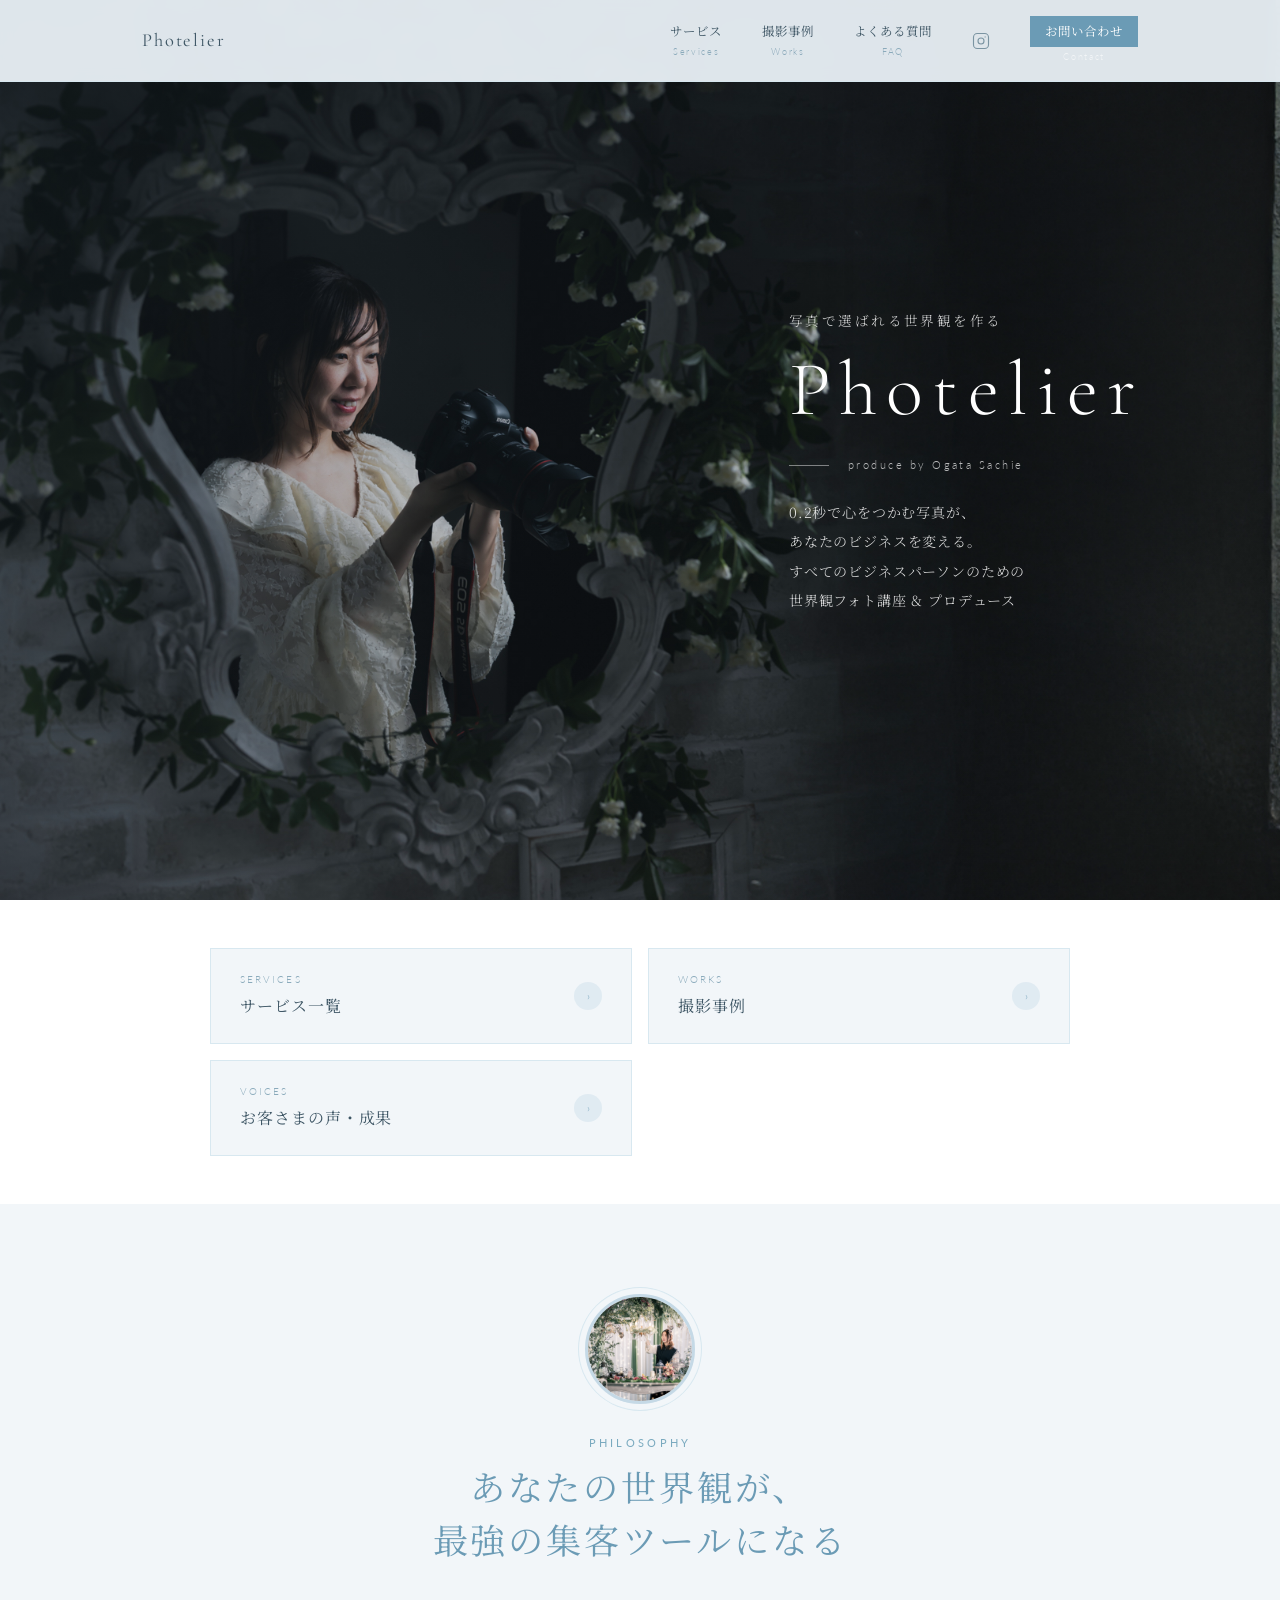
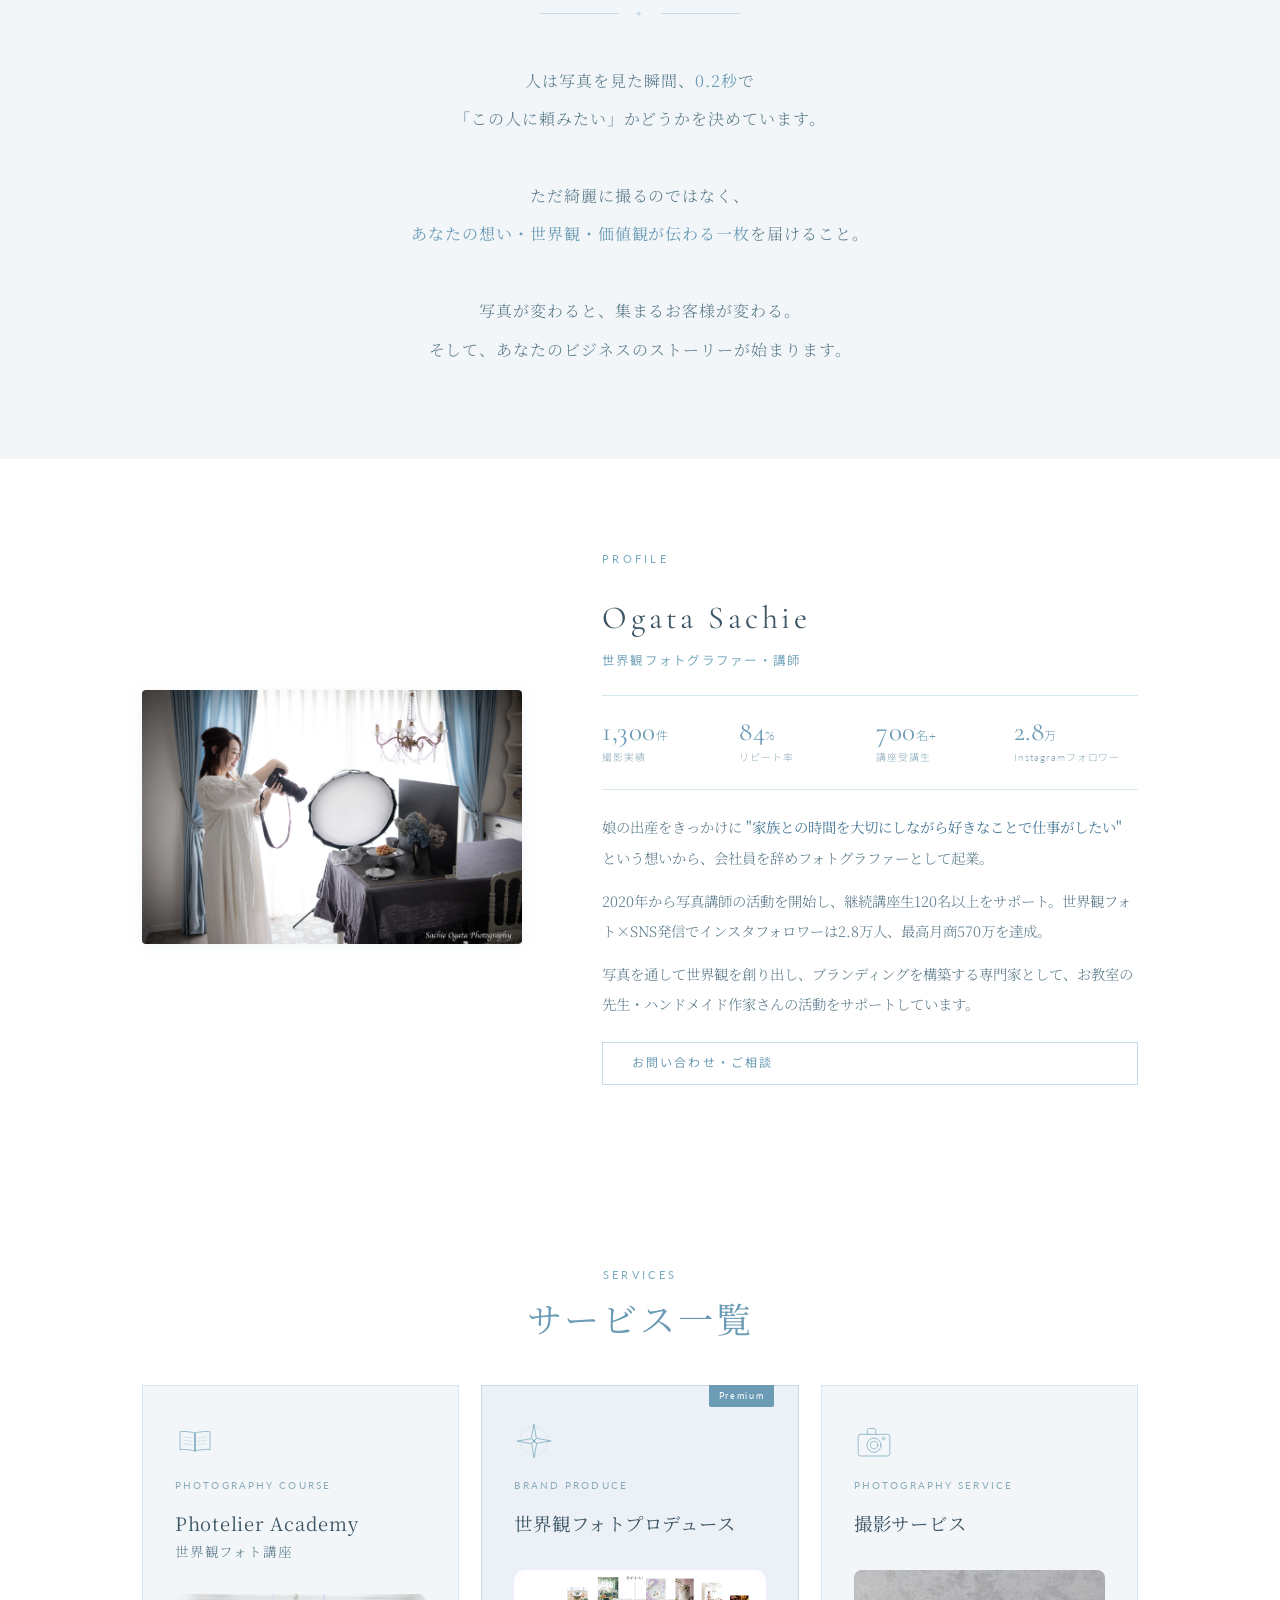
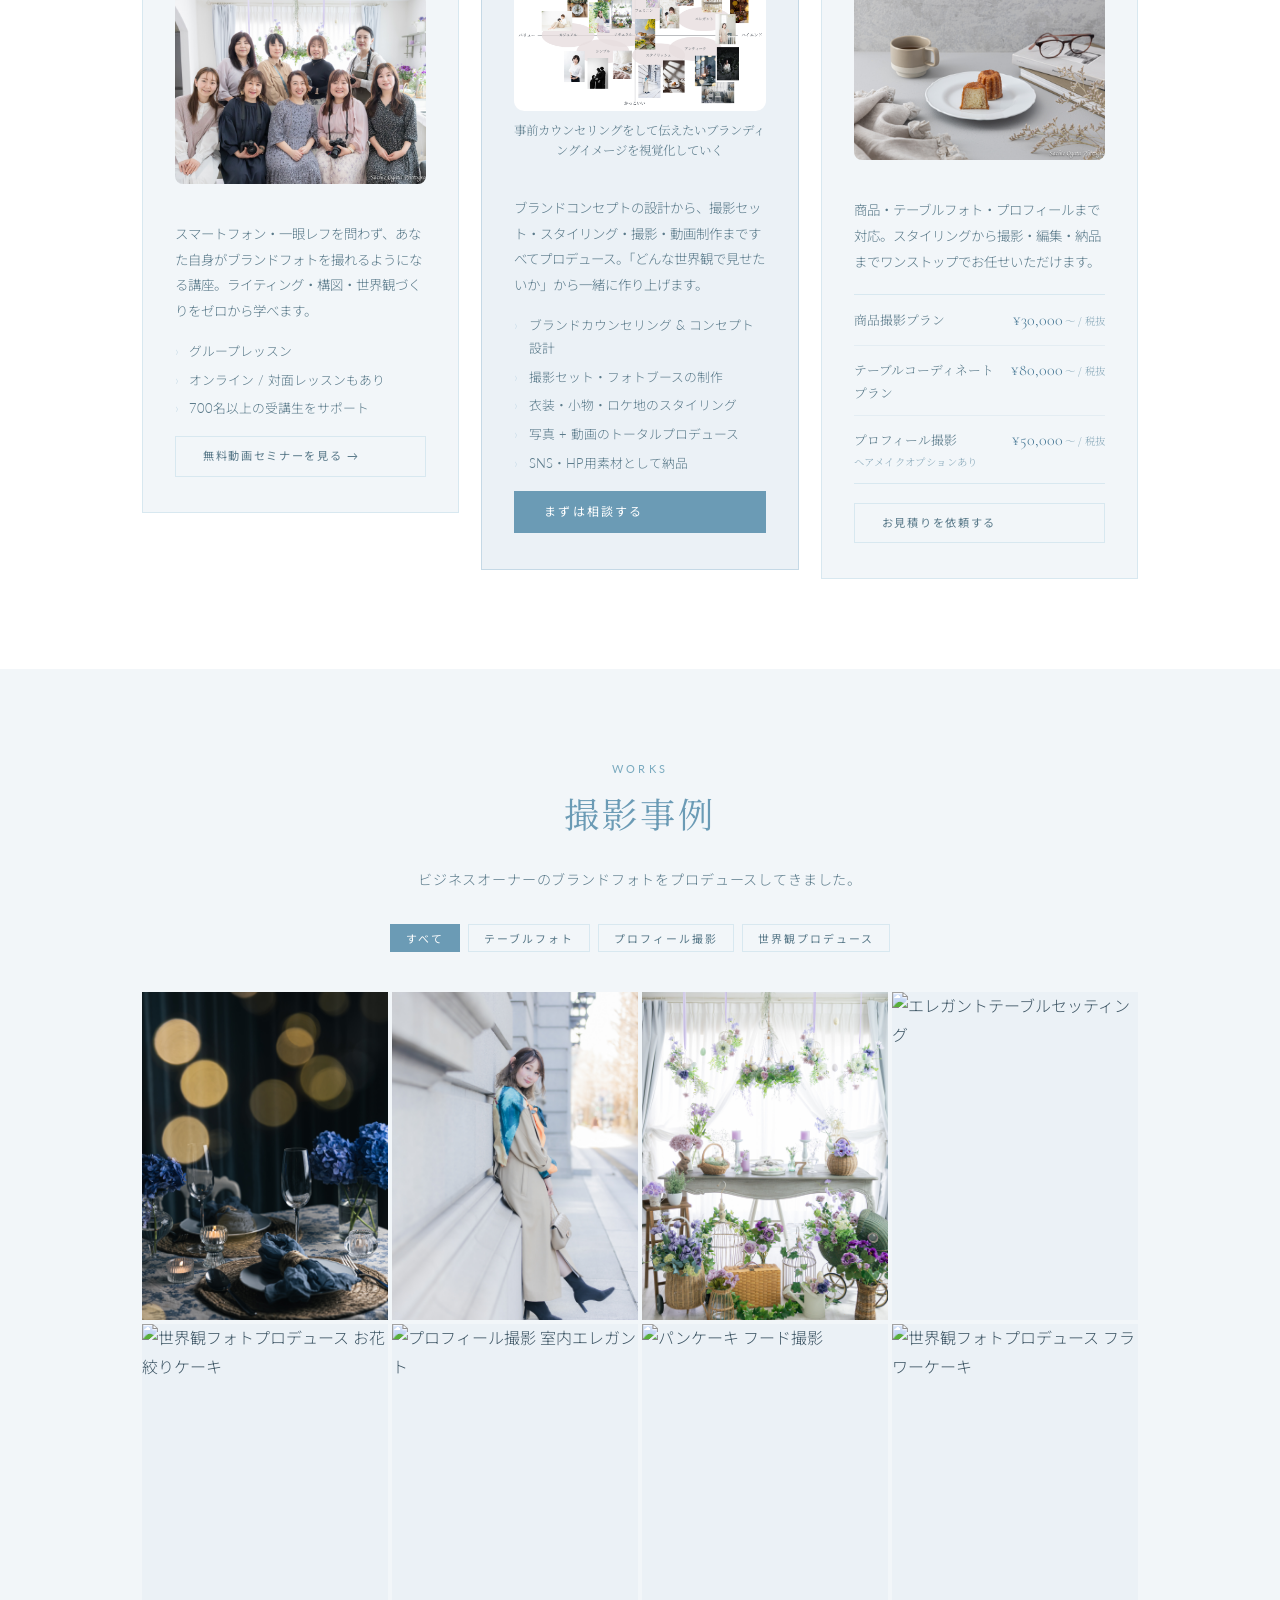
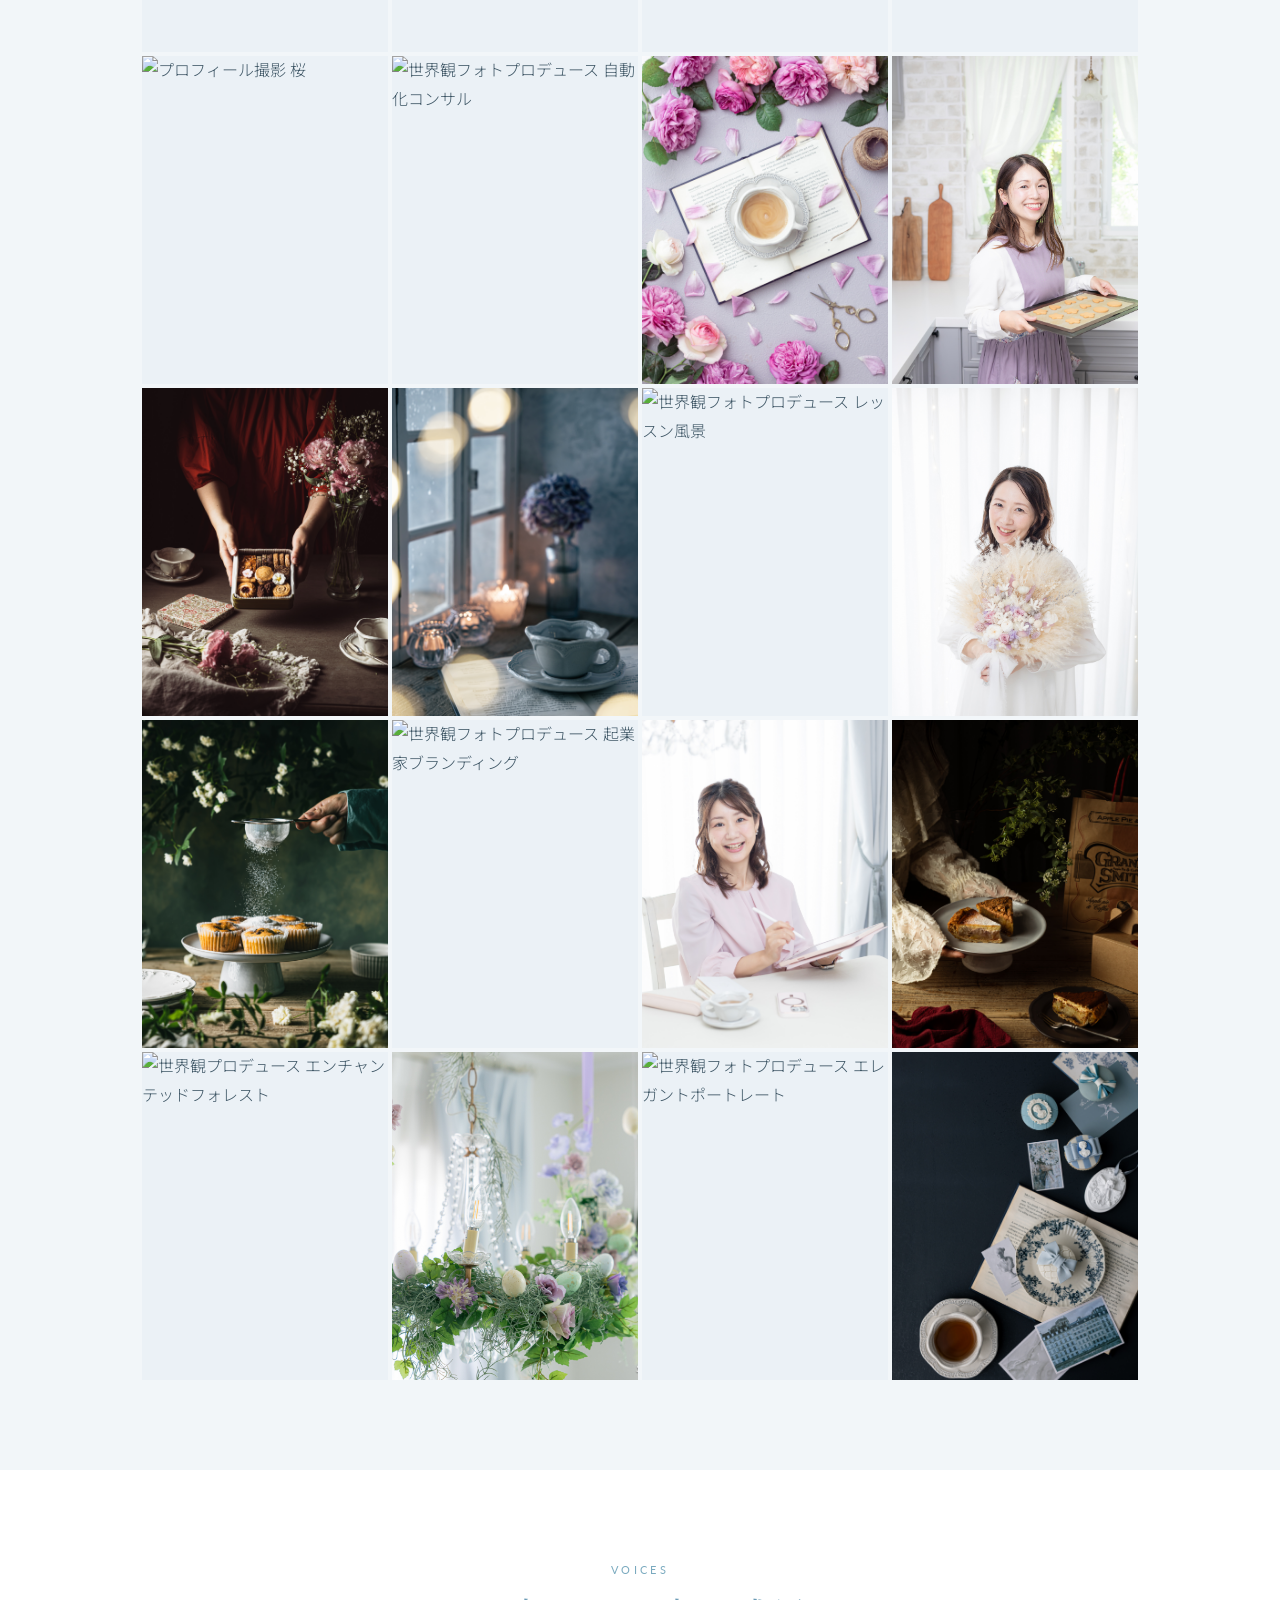
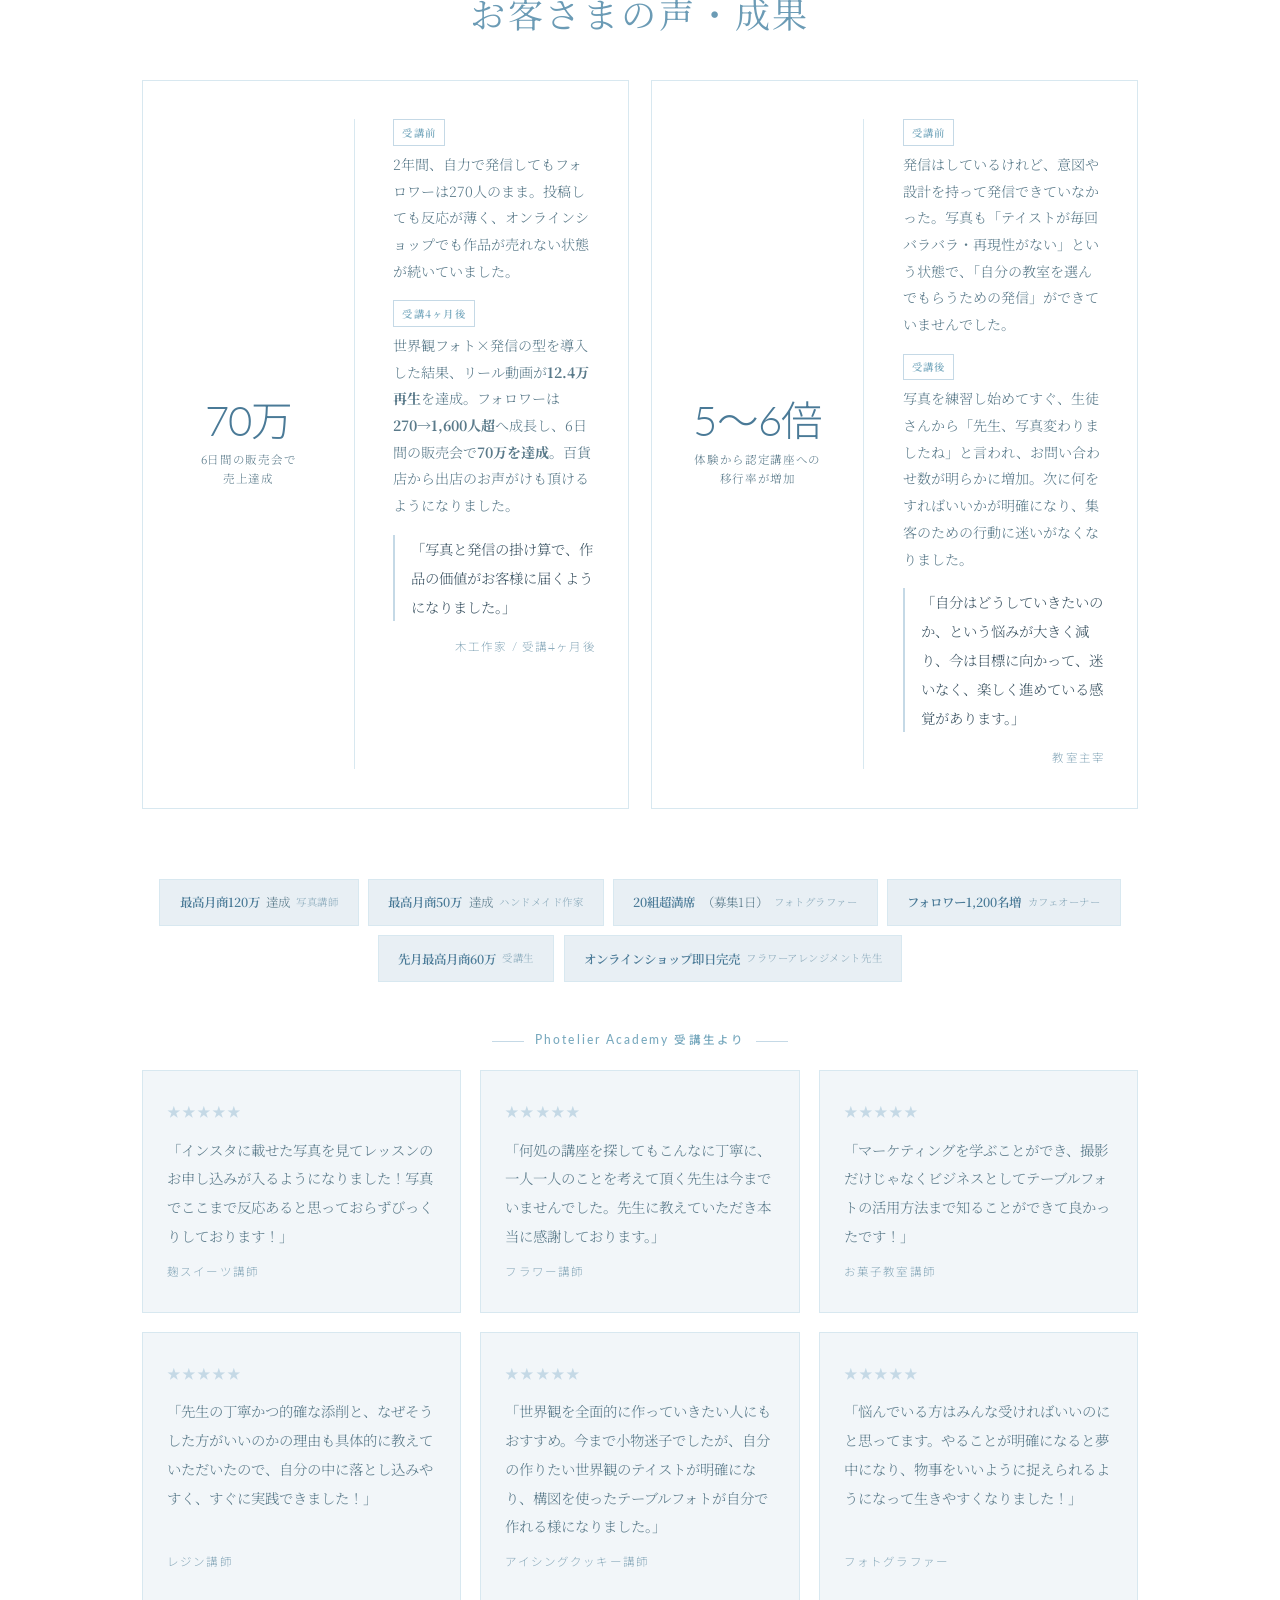
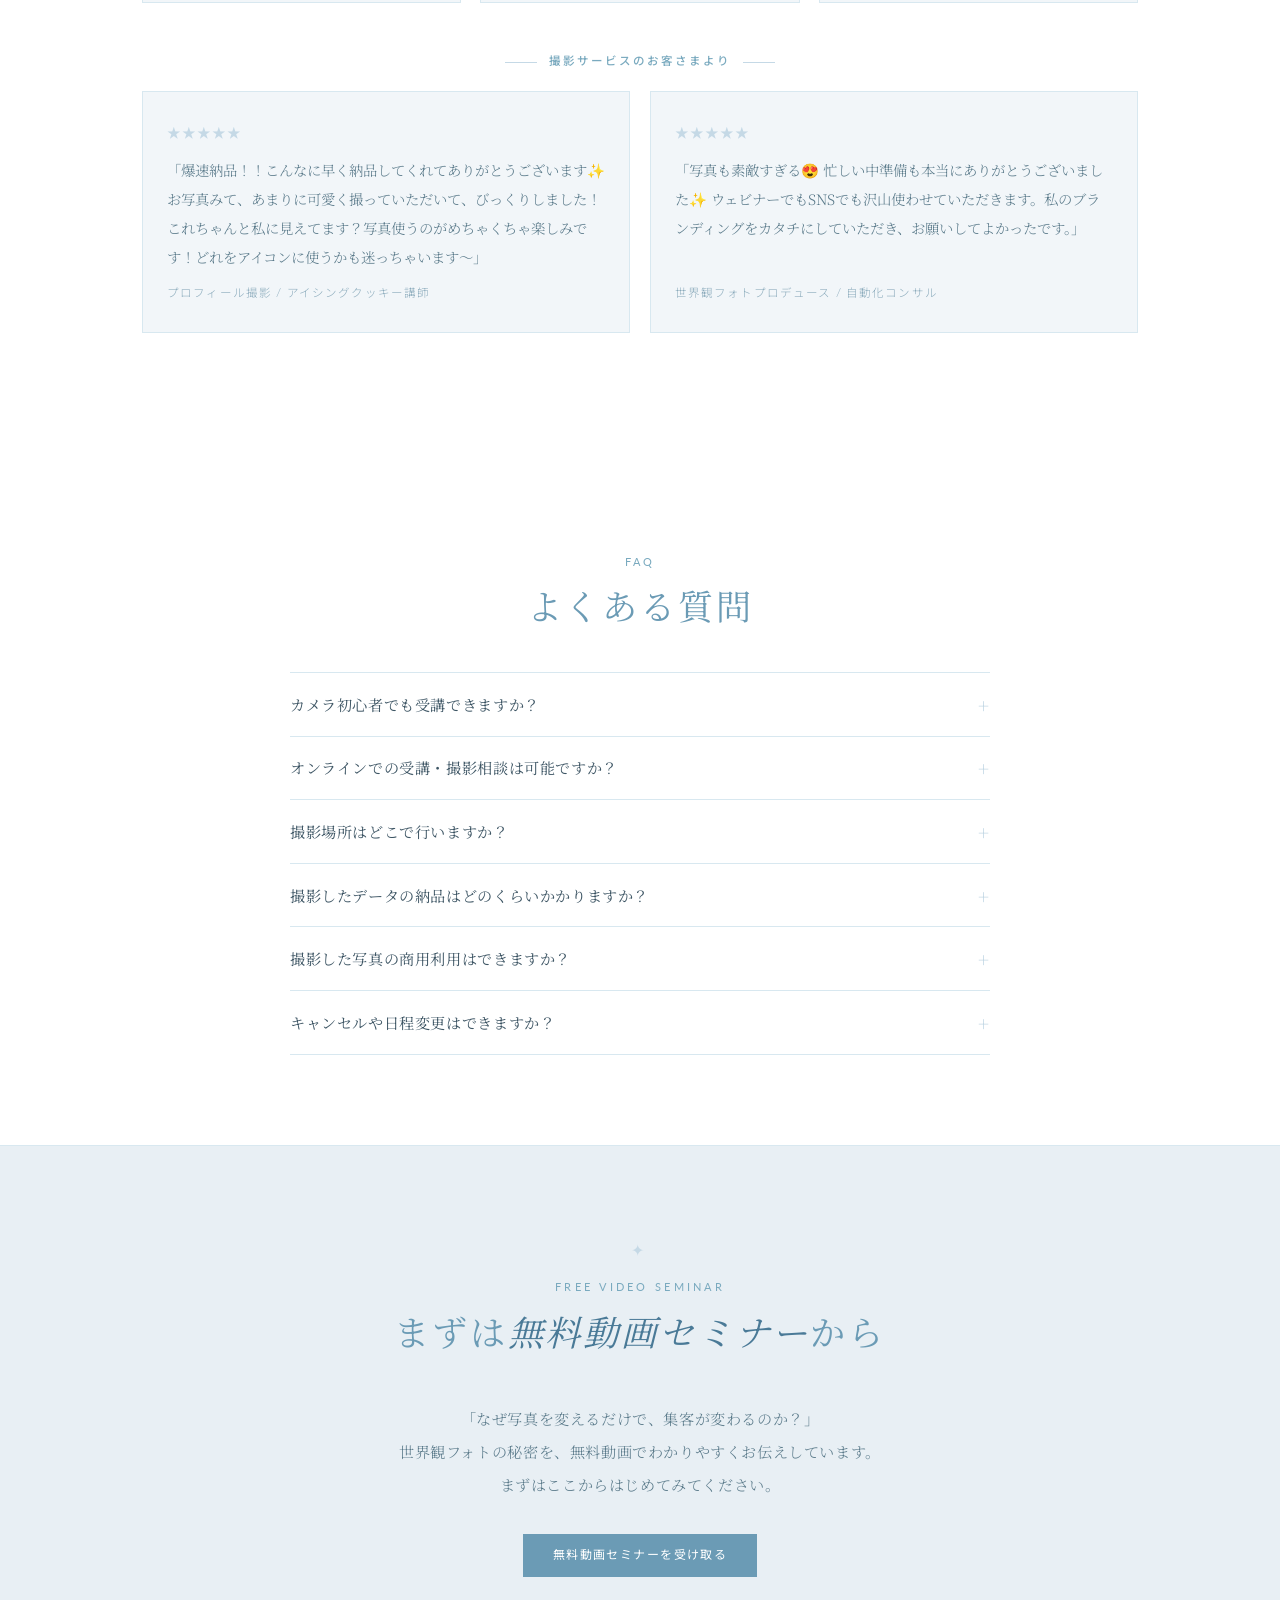
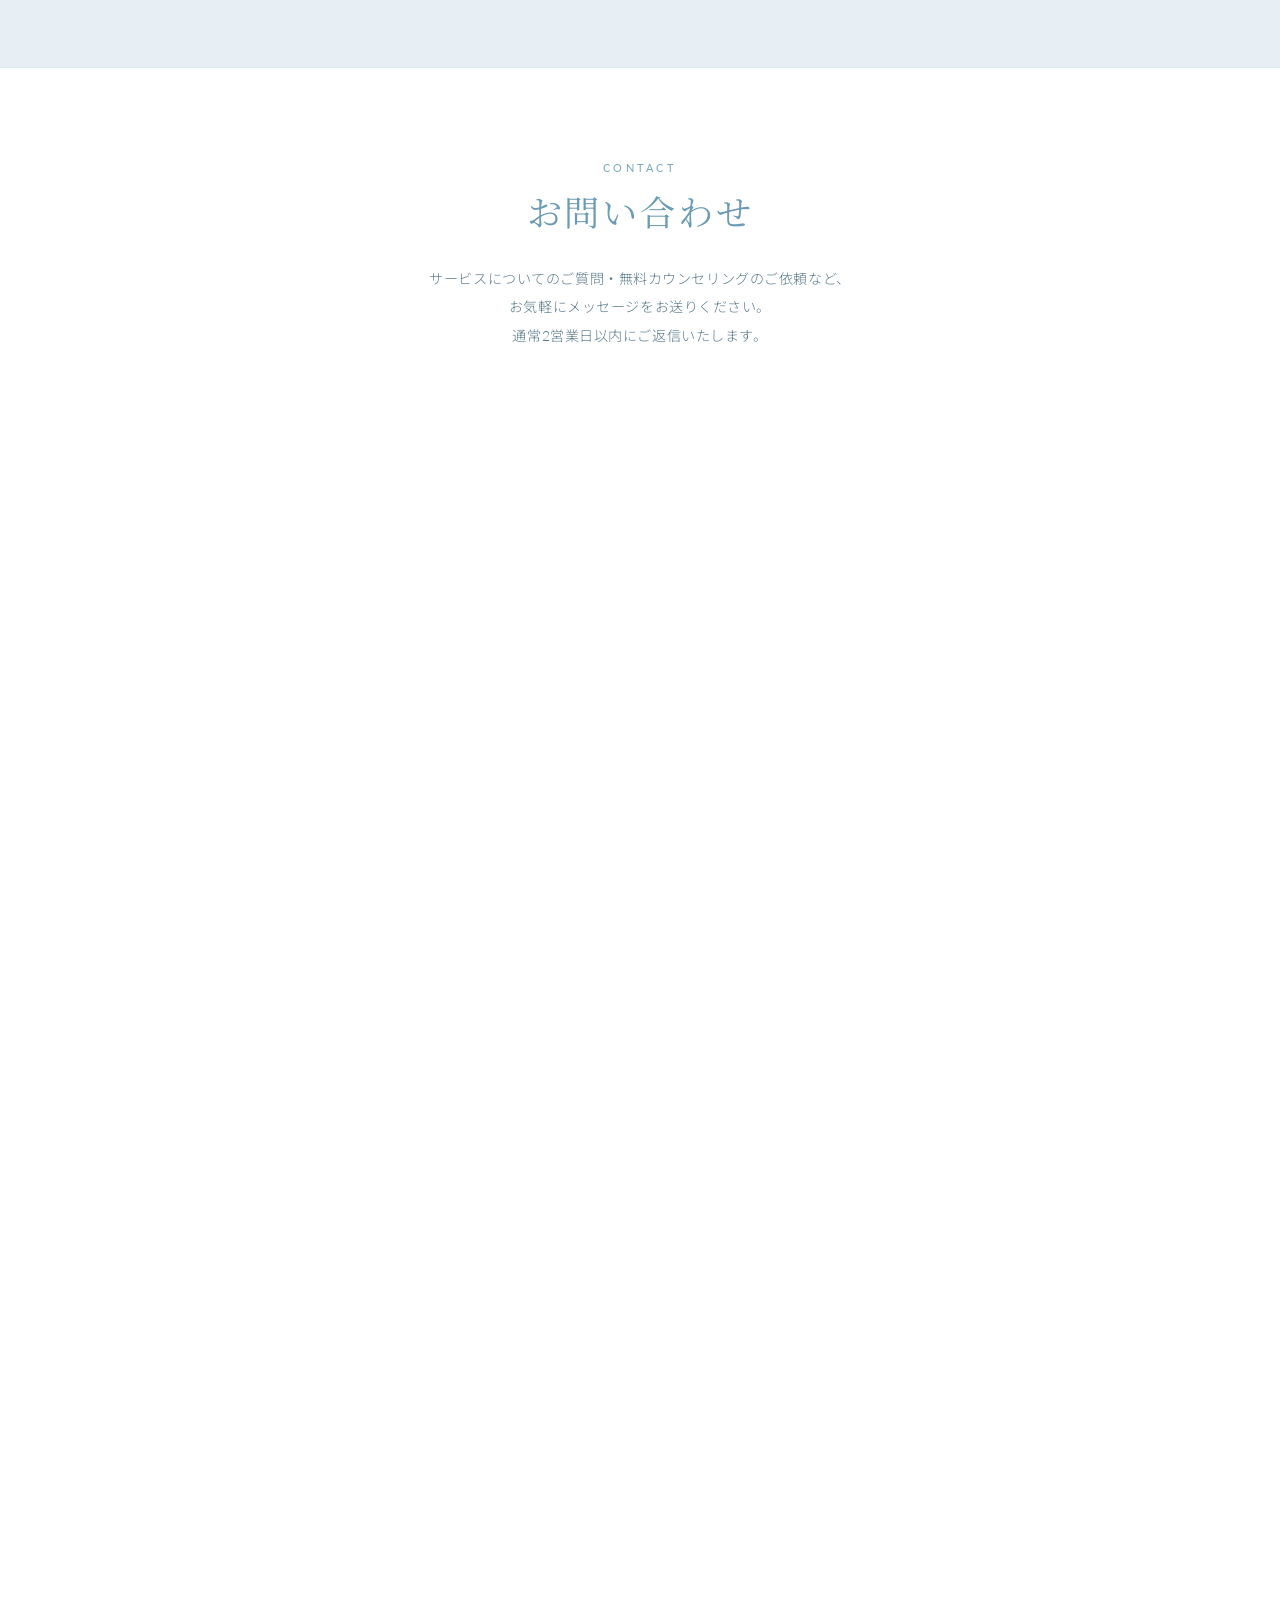
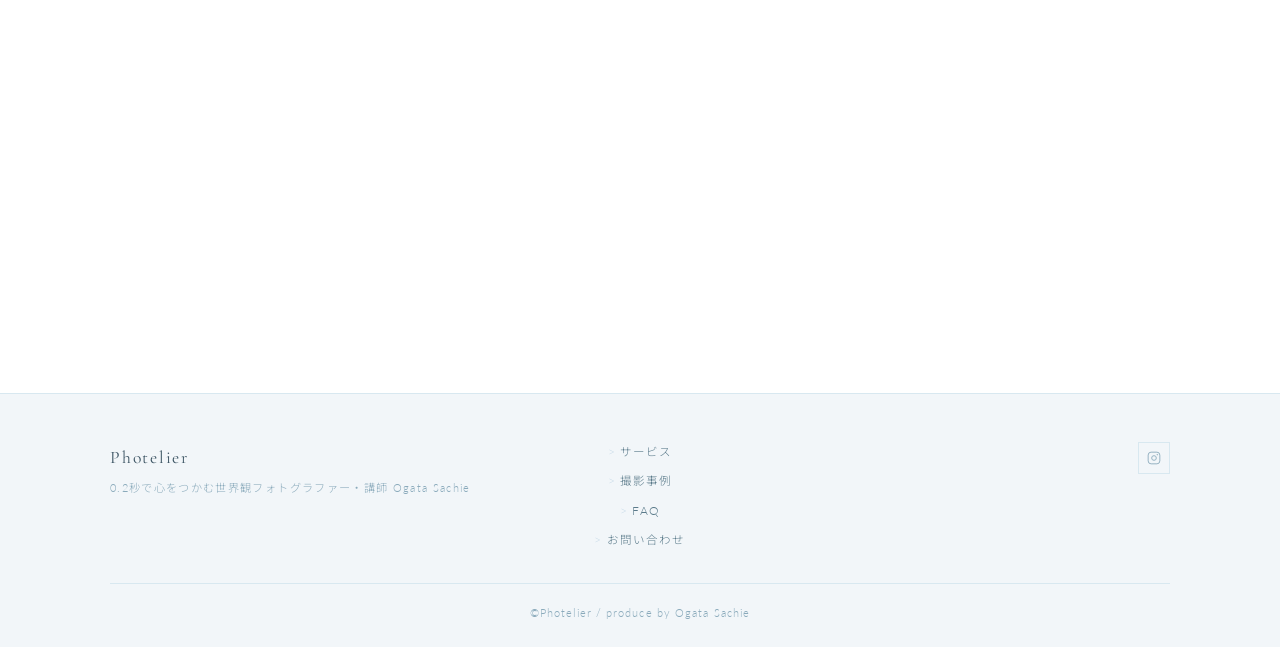
==== index.html @ 08d02257 "first commit" ====
<!DOCTYPE html>
<html lang="ja">
<head>
  <meta charset="UTF-8" />
  <meta name="viewport" content="width=device-width, initial-scale=1.0" />
  <title>Photelier | 世界観フォトグラファー・講師 Ogata Sachie</title>
  <meta name="description" content="Photelier（フォトリエ）は世界観フォトグラファー・講師 Ogata Sachieが運営する、すべてのビジネスパーソンのための世界観フォト講座・撮影プロデュースサービスです。" />
  <link rel="preconnect" href="https://fonts.googleapis.com" />
  <link rel="preconnect" href="https://fonts.gstatic.com" crossorigin />
  <link href="https://fonts.googleapis.com/css2?family=Cormorant+Garamond:ital,wght@0,300;0,400;0,600;1,300;1,400&family=Lato:wght@300;400&family=Noto+Serif+JP:wght@300;400;500&family=Noto+Sans+JP:wght@300;400&display=swap" rel="stylesheet" />
  <link rel="stylesheet" href="style.css" />
</head>
<body>

  <!-- Navigation -->
  <nav class="nav" id="nav">
    <div class="nav__inner">
      <a href="#" class="nav__logo">Photelier</a>
      <button class="nav__hamburger" id="hamburger" aria-label="メニューを開く">
        <span></span><span></span><span></span>
      </button>
      <ul class="nav__menu" id="menu">
        <li>
          <a href="#services">
            <span class="ja">サービス</span>
            <span class="en">Services</span>
          </a>
        </li>
        <li>
          <a href="#works">
            <span class="ja">撮影事例</span>
            <span class="en">Works</span>
          </a>
        </li>
        <li>
          <a href="#faq">
            <span class="ja">よくある質問</span>
            <span class="en">FAQ</span>
          </a>
        </li>
        <li>
          <a href="https://www.instagram.com/photostudio_fairytale/" target="_blank" rel="noopener" aria-label="Instagram" class="nav__insta-link">
            <svg viewBox="0 0 24 24" fill="none" stroke="currentColor" stroke-width="1.5" width="18" height="18">
              <rect x="2" y="2" width="20" height="20" rx="5" ry="5"/>
              <circle cx="12" cy="12" r="4"/>
              <circle cx="17.5" cy="6.5" r="0.8" fill="currentColor" stroke="none"/>
            </svg>
          </a>
        </li>
        <li>
          <a href="#contact" class="nav__cta">
            <span class="ja">お問い合わせ</span>
            <span class="en">Contact</span>
          </a>
        </li>
      </ul>
    </div>
  </nav>

  <!-- Hero — Full background image -->
  <section class="hero" id="hero" style="background-image: url('images/256A2676_2.jpg')">
    <div class="hero__overlay"></div>
    <div class="hero__content">
      <p class="hero__eyebrow">写真で選ばれる世界観を作る</p>
      <h1 class="hero__title">Photelier</h1>
      <div class="hero__rule">
        <p class="hero__producer">produce by Ogata Sachie</p>
      </div>
      <p class="hero__subtitle">
        0.2秒で心をつかむ写真が、<br />
        あなたのビジネスを変える。<br />
        すべてのビジネスパーソンのための<br />世界観フォト講座 &amp; プロデュース
      </p>
    </div>
  </section>

  <!-- Quick Links -->
  <section class="quick-links">
    <div class="container">
      <div class="quick-links__grid">
        <a href="#services" class="quick-card">
          <div class="quick-card__left">
            <span class="quick-card__en">Services</span>
            <span class="quick-card__ja">サービス一覧</span>
          </div>
          <div class="quick-card__arrow">›</div>
        </a>
        <a href="#works" class="quick-card">
          <div class="quick-card__left">
            <span class="quick-card__en">Works</span>
            <span class="quick-card__ja">撮影事例</span>
          </div>
          <div class="quick-card__arrow">›</div>
        </a>
        <a href="#voices" class="quick-card">
          <div class="quick-card__left">
            <span class="quick-card__en">Voices</span>
            <span class="quick-card__ja">お客さまの声・成果</span>
          </div>
          <div class="quick-card__arrow">›</div>
        </a>
      </div>
    </div>
  </section>

  <!-- Concept -->
  <section class="concept section" id="concept">
    <div class="container">
      <div class="concept__inner">
        <div class="concept__portrait">
          <img src="images/256A8435-Edit.jpg" alt="Ogata Sachie" />
        </div>
        <p class="section__eyebrow">Philosophy</p>
        <h2 class="section__title">あなたの世界観が、<br />最強の集客ツールになる</h2>
        <div class="divider"><span>✦</span></div>
        <p class="concept__text">
          人は写真を見た瞬間、<em>0.2秒</em>で<br />
          「この人に頼みたい」かどうかを決めています。<br /><br />
          ただ綺麗に撮るのではなく、<br />
          <em>あなたの想い・世界観・価値観が伝わる一枚</em>を届けること。<br /><br />
          写真が変わると、集まるお客様が変わる。<br />
          そして、あなたのビジネスのストーリーが始まります。
        </p>
      </div>
    </div>
  </section>

  <!-- Profile / About -->
  <section class="profile section" id="profile">
    <div class="container">
      <div class="profile__inner">
        <div class="profile__photo-wrap">
          <img src="images/221A3967.jpg" alt="Ogata Sachie" class="profile__photo" />
        </div>
        <div class="profile__content">
          <p class="section__eyebrow" style="text-align:left;">Profile</p>
          <h2 class="profile__name">Ogata Sachie</h2>
          <p class="profile__role">世界観フォトグラファー・講師</p>
          <div class="profile__stats">
            <div class="profile__stat">
              <span class="profile__stat-num">1,300<small>件</small></span>
              <span class="profile__stat-label">撮影実績</span>
            </div>
            <div class="profile__stat">
              <span class="profile__stat-num">84<small>%</small></span>
              <span class="profile__stat-label">リピート率</span>
            </div>
            <div class="profile__stat">
              <span class="profile__stat-num">700<small>名+</small></span>
              <span class="profile__stat-label">講座受講生</span>
            </div>
            <div class="profile__stat">
              <span class="profile__stat-num">2.8<small>万</small></span>
              <span class="profile__stat-label">Instagramフォロワー</span>
            </div>
          </div>
          <div class="profile__bio">
            <p>娘の出産をきっかけに <em>"家族との時間を大切にしながら好きなことで仕事がしたい"</em> という想いから、会社員を辞めフォトグラファーとして起業。</p>
            <p>2020年から写真講師の活動を開始し、継続講座生120名以上をサポート。世界観フォト×SNS発信でインスタフォロワーは2.8万人、最高月商570万を達成。</p>
            <p>写真を通して世界観を創り出し、ブランディングを構築する専門家として、お教室の先生・ハンドメイド作家さんの活動をサポートしています。</p>
          </div>
          <a href="#contact" class="btn btn--outline">お問い合わせ・ご相談</a>
        </div>
      </div>
    </div>
  </section>

  <!-- Services -->
  <section class="services section" id="services">
    <div class="container">
      <p class="section__eyebrow">Services</p>
      <h2 class="section__title">サービス一覧</h2>
      <div class="services__grid">

        <!-- 1. Photelier Academy -->
        <div class="service-card">
          <div class="service-card__icon">
            <svg viewBox="0 0 48 48" fill="none" xmlns="http://www.w3.org/2000/svg" stroke-linecap="round" stroke-linejoin="round">
              <!-- Open book -->
              <!-- Left page -->
              <path d="M24 36 C24 36 14 33 6 34.5 L6 13 C14 11.5 24 14.5 24 14.5 Z" stroke="currentColor" stroke-width="0.9"/>
              <!-- Right page -->
              <path d="M24 36 C24 36 34 33 42 34.5 L42 13 C34 11.5 24 14.5 24 14.5 Z" stroke="currentColor" stroke-width="0.9"/>
              <!-- Spine line -->
              <line x1="24" y1="14.5" x2="24" y2="36" stroke="currentColor" stroke-width="0.9"/>
              <!-- Left page lines -->
              <line x1="10" y1="19" x2="21" y2="20.5" stroke="currentColor" stroke-width="0.7" opacity="0.45"/>
              <line x1="10" y1="23" x2="21" y2="24.5" stroke="currentColor" stroke-width="0.7" opacity="0.45"/>
              <line x1="10" y1="27" x2="21" y2="28.5" stroke="currentColor" stroke-width="0.7" opacity="0.45"/>
              <!-- Right page lines -->
              <line x1="27" y1="20.5" x2="38" y2="19" stroke="currentColor" stroke-width="0.7" opacity="0.45"/>
              <line x1="27" y1="24.5" x2="38" y2="23" stroke="currentColor" stroke-width="0.7" opacity="0.45"/>
              <line x1="27" y1="28.5" x2="38" y2="27" stroke="currentColor" stroke-width="0.7" opacity="0.45"/>
            </svg>
          </div>
          <div class="service-card__tag">Photography Course</div>
          <h3 class="service-card__title">Photelier Academy<br /><span class="service-card__title-sub">世界観フォト講座</span></h3>
          <div class="service-card__img-wrap">
            <img src="images/4.jpg" alt="Photelier Academy 受講生のみなさん" class="service-card__img" loading="lazy">
          </div>
          <p class="service-card__text">
            スマートフォン・一眼レフを問わず、あなた自身がブランドフォトを撮れるようになる講座。ライティング・構図・世界観づくりをゼロから学べます。
          </p>
          <ul class="service-card__list">
            <li>グループレッスン</li>
            <li>オンライン / 対面レッスンもあり</li>
            <li>700名以上の受講生をサポート</li>
          </ul>
          <a href="https://sub.photelier-academy.com/p/Wopt_In" target="_blank" rel="noopener" class="btn btn--ghost">無料動画セミナーを見る →</a>
        </div>

        <!-- 2. 世界観フォトプロデュース (premium) -->
        <div class="service-card service-card--featured">
          <div class="service-card__badge">Premium</div>
          <div class="service-card__icon">
            <svg viewBox="0 0 48 48" fill="none" xmlns="http://www.w3.org/2000/svg" stroke-linecap="round" stroke-linejoin="round">
              <!-- 4-pointed compass star — elegant & precise -->
              <path d="M24 4 L26.8 21.2 L24 24 L21.2 21.2 Z" stroke="currentColor" stroke-width="0.9"/>
              <path d="M44 24 L26.8 26.8 L24 24 L26.8 21.2 Z" stroke="currentColor" stroke-width="0.9"/>
              <path d="M24 44 L21.2 26.8 L24 24 L26.8 26.8 Z" stroke="currentColor" stroke-width="0.9"/>
              <path d="M4 24 L21.2 21.2 L24 24 L21.2 26.8 Z" stroke="currentColor" stroke-width="0.9"/>
              <!-- Outer subtle ring -->
              <circle cx="24" cy="24" r="17" stroke="currentColor" stroke-width="0.6" opacity="0.25"/>
              <!-- Center dot -->
              <circle cx="24" cy="24" r="1.8" fill="currentColor" opacity="0.45"/>
            </svg>
          </div>
          <div class="service-card__tag">Brand Produce</div>
          <h3 class="service-card__title">世界観フォトプロデュース</h3>
          <div class="service-card__image-wrap">
            <img src="images/世界観フォトプロデュース.png" alt="世界観フォトプロデュース ブランディングマップ" class="service-card__image" />
            <p class="service-card__image-caption">事前カウンセリングをして伝えたいブランディングイメージを視覚化していく</p>
          </div>
          <p class="service-card__text">
            ブランドコンセプトの設計から、撮影セット・スタイリング・撮影・動画制作まですべてプロデュース。「どんな世界観で見せたいか」から一緒に作り上げます。
          </p>
          <ul class="service-card__list">
            <li>ブランドカウンセリング &amp; コンセプト設計</li>
            <li>撮影セット・フォトブースの制作</li>
            <li>衣装・小物・ロケ地のスタイリング</li>
            <li>写真 + 動画のトータルプロデュース</li>
            <li>SNS・HP用素材として納品</li>
          </ul>
          <a href="#contact" class="btn btn--primary">まずは相談する</a>
        </div>

        <!-- 3. 撮影サービス -->
        <div class="service-card">
          <div class="service-card__icon">
            <svg viewBox="0 0 48 48" fill="none" xmlns="http://www.w3.org/2000/svg" stroke-linecap="round" stroke-linejoin="round">
              <!-- Minimal clean camera body -->
              <rect x="5" y="16" width="38" height="26" rx="3" stroke="currentColor" stroke-width="0.9"/>
              <!-- Viewfinder bump -->
              <path d="M16 16 L16 11 C16 9.9 17 9 18 9 L24 9 C25 9 26 9.9 26 11 L26 16" stroke="currentColor" stroke-width="0.9"/>
              <!-- Outer lens ring -->
              <circle cx="24" cy="29" r="8.5" stroke="currentColor" stroke-width="0.9"/>
              <!-- Inner lens -->
              <circle cx="24" cy="29" r="4.5" stroke="currentColor" stroke-width="0.8"/>
              <!-- Flash dot -->
              <circle cx="35.5" cy="21" r="1.5" stroke="currentColor" stroke-width="0.8"/>
            </svg>
          </div>
          <div class="service-card__tag">Photography Service</div>
          <h3 class="service-card__title">撮影サービス</h3>
          <div class="service-card__img-wrap">
            <img src="images/256A7470.jpg" alt="商品撮影・テーブルフォト" class="service-card__img" loading="lazy">
          </div>
          <p class="service-card__text">
            商品・テーブルフォト・プロフィールまで対応。スタイリングから撮影・編集・納品までワンストップでお任せいただけます。
          </p>
          <div class="service-price-table">
            <div class="service-price-row">
              <span class="service-price-name">商品撮影プラン</span>
              <span class="service-price-val">¥30,000<small>〜 / 税抜</small></span>
            </div>
            <div class="service-price-row">
              <span class="service-price-name">テーブルコーディネートプラン</span>
              <span class="service-price-val">¥80,000<small>〜 / 税抜</small></span>
            </div>
            <div class="service-price-row">
              <span class="service-price-name">プロフィール撮影<small class="service-price-option">ヘアメイクオプションあり</small></span>
              <span class="service-price-val">¥50,000<small>〜 / 税抜</small></span>
            </div>
          </div>
          <a href="#contact" class="btn btn--ghost">お見積りを依頼する</a>
        </div>

      </div>
    </div>
  </section>

  <!-- Works -->
  <section class="works section" id="works">
    <div class="container">
      <p class="section__eyebrow">Works</p>
      <h2 class="section__title">撮影事例</h2>
      <p class="works__lead">ビジネスオーナーのブランドフォトをプロデュースしてきました。</p>

      <div class="works__filter">
        <button class="filter-btn active" data-filter="all">すべて</button>
        <button class="filter-btn" data-filter="table">テーブルフォト</button>
        <button class="filter-btn" data-filter="profile">プロフィール撮影</button>
        <button class="filter-btn" data-filter="produce">世界観プロデュース</button>
      </div>

      <div class="works__grid">
        <!-- Row 1: 暗め青×都会×パープルセット×白テーブル -->
        <div class="work-card" data-category="table">
          <div class="work-card__image">
            <img src="images/256A4474.jpg" alt="ナイトテーブル ボケ" class="work-card__img" loading="lazy">
            <div class="work-card__overlay">
              <p class="work-card__en">Night Table</p>
              <h3 class="work-card__name">ブルーハイドランジアの夜</h3>
            </div>
          </div>
        </div>
        <div class="work-card" data-category="profile">
          <div class="work-card__image">
            <img src="images/profile/221A0038.jpg" alt="プロフィール撮影 丸の内" class="work-card__img" loading="lazy">
            <div class="work-card__overlay">
              <p class="work-card__en">Profile</p>
              <h3 class="work-card__name">都会派ブランディング</h3>
            </div>
          </div>
        </div>
        <div class="work-card" data-category="produce">
          <div class="work-card__image">
            <img src="images/display/256A1050.jpg" alt="世界観プロデュース パステルイースター" class="work-card__img" loading="lazy">
            <div class="work-card__overlay">
              <p class="work-card__en">Set Produce</p>
              <h3 class="work-card__name">パステルイースター</h3>
            </div>
          </div>
        </div>
        <div class="work-card" data-category="table">
          <div class="work-card__image">
            <img src="images/221A7036.jpg" alt="エレガントテーブルセッティング" class="work-card__img" loading="lazy">
            <div class="work-card__overlay">
              <p class="work-card__en">Table Styling</p>
              <h3 class="work-card__name">白×青のテーブルスタイリング</h3>
            </div>
          </div>
        </div>
        <!-- Row 2: ピンク教室×エレガント室内×朝食×フラワーケーキ -->
        <div class="work-card" data-category="produce">
          <div class="work-card__image">
            <img src="images/produce/256A3913.jpg" alt="世界観フォトプロデュース お花絞りケーキ" class="work-card__img" loading="lazy">
            <div class="work-card__overlay">
              <p class="work-card__en">Brand Produce</p>
              <h3 class="work-card__name">お花絞りケーキ教室</h3>
            </div>
          </div>
        </div>
        <div class="work-card" data-category="profile">
          <div class="work-card__image">
            <img src="images/profile/256A8790.jpg" alt="プロフィール撮影 室内エレガント" class="work-card__img" loading="lazy">
            <div class="work-card__overlay">
              <p class="work-card__en">Profile</p>
              <h3 class="work-card__name">エレガント室内ポートレート</h3>
            </div>
          </div>
        </div>
        <div class="work-card" data-category="table">
          <div class="work-card__image">
            <img src="images/221A4908.jpg" alt="パンケーキ フード撮影" class="work-card__img" loading="lazy">
            <div class="work-card__overlay">
              <p class="work-card__en">Food Photography</p>
              <h3 class="work-card__name">ナチュラルモーニング</h3>
            </div>
          </div>
        </div>
        <div class="work-card" data-category="produce">
          <div class="work-card__image">
            <img src="images/produce/256A3794.jpg" alt="世界観フォトプロデュース フラワーケーキ" class="work-card__img" loading="lazy">
            <div class="work-card__overlay">
              <p class="work-card__en">Brand Produce</p>
              <h3 class="work-card__name">フラワーケーキ スタイリング</h3>
            </div>
          </div>
        </div>
        <!-- Row 3: 桜×シャンデリア白×バラ×キッチン -->
        <div class="work-card" data-category="profile">
          <div class="work-card__image">
            <img src="images/profile/256A1553.jpg" alt="プロフィール撮影 桜" class="work-card__img" loading="lazy">
            <div class="work-card__overlay">
              <p class="work-card__en">Profile</p>
              <h3 class="work-card__name">桜の下でカメラを持つ</h3>
            </div>
          </div>
        </div>
        <div class="work-card" data-category="produce">
          <div class="work-card__image">
            <img src="images/produce/256A6996.jpg" alt="世界観フォトプロデュース 自動化コンサル" class="work-card__img" loading="lazy">
            <div class="work-card__overlay">
              <p class="work-card__en">Brand Produce</p>
              <h3 class="work-card__name">自動化コンサル ブランディング</h3>
            </div>
          </div>
        </div>
        <div class="work-card" data-category="table">
          <div class="work-card__image">
            <img src="images/221A6370.jpg" alt="ローズ コーヒー フラットレイ" class="work-card__img" loading="lazy">
            <div class="work-card__overlay">
              <p class="work-card__en">Flat Lay</p>
              <h3 class="work-card__name">バラとコーヒーのフラットレイ</h3>
            </div>
          </div>
        </div>
        <div class="work-card" data-category="profile">
          <div class="work-card__image">
            <img src="images/profile/256A8665.jpg" alt="プロフィール撮影 キッチン" class="work-card__img" loading="lazy">
            <div class="work-card__overlay">
              <p class="work-card__en">Profile</p>
              <h3 class="work-card__name">キッチンで輝く笑顔</h3>
            </div>
          </div>
        </div>
        <!-- Row 4: ダークテーブル×キャンドル×レッスン×ドライフラワー -->
        <div class="work-card" data-category="table">
          <div class="work-card__image">
            <img src="images/256A3964.jpg" alt="ダークテーブルフォト スタイリング" class="work-card__img" loading="lazy">
            <div class="work-card__overlay">
              <p class="work-card__en">Dark Table</p>
              <h3 class="work-card__name">深夜のシックなテーブル</h3>
            </div>
          </div>
        </div>
        <div class="work-card" data-category="table">
          <div class="work-card__image">
            <img src="images/221A7736.jpg" alt="窓辺 キャンドル 雰囲気" class="work-card__img" loading="lazy">
            <div class="work-card__overlay">
              <p class="work-card__en">Mood Shot</p>
              <h3 class="work-card__name">雨の窓辺とキャンドル</h3>
            </div>
          </div>
        </div>
        <div class="work-card" data-category="produce">
          <div class="work-card__image">
            <img src="images/produce/256A3606.jpg" alt="世界観フォトプロデュース レッスン風景" class="work-card__img" loading="lazy">
            <div class="work-card__overlay">
              <p class="work-card__en">Brand Produce</p>
              <h3 class="work-card__name">レッスン風景</h3>
            </div>
          </div>
        </div>
        <div class="work-card" data-category="profile">
          <div class="work-card__image">
            <img src="images/profile/256A9118.jpg" alt="プロフィール撮影 ブーケ" class="work-card__img" loading="lazy">
            <div class="work-card__overlay">
              <p class="work-card__en">Profile</p>
              <h3 class="work-card__name">ドライフラワーと白のポートレート</h3>
            </div>
          </div>
        </div>
        <!-- Row 5: スイーツ×起業家PC×仕事シーン×ダークテーブル -->
        <div class="work-card" data-category="table">
          <div class="work-card__image">
            <img src="images/256A2753.jpg" alt="マフィン スイーツ撮影" class="work-card__img" loading="lazy">
            <div class="work-card__overlay">
              <p class="work-card__en">Sweets</p>
              <h3 class="work-card__name">粉雪のようなスイーツ撮影</h3>
            </div>
          </div>
        </div>
        <div class="work-card" data-category="produce">
          <div class="work-card__image">
            <img src="images/produce/256A7101.jpg" alt="世界観フォトプロデュース 起業家ブランディング" class="work-card__img" loading="lazy">
            <div class="work-card__overlay">
              <p class="work-card__en">Brand Produce</p>
              <h3 class="work-card__name">起業家 ブランディング撮影</h3>
            </div>
          </div>
        </div>
        <div class="work-card" data-category="profile">
          <div class="work-card__image">
            <img src="images/profile/256A9356.jpg" alt="プロフィール撮影 仕事シーン" class="work-card__img" loading="lazy">
            <div class="work-card__overlay">
              <p class="work-card__en">Profile</p>
              <h3 class="work-card__name">働く姿のブランディングショット</h3>
            </div>
          </div>
        </div>
        <div class="work-card" data-category="table">
          <div class="work-card__image">
            <img src="images/256A9258.jpg" alt="ダークテーブルフォト ムーディー" class="work-card__img" loading="lazy">
            <div class="work-card__overlay">
              <p class="work-card__en">Dark Table</p>
              <h3 class="work-card__name">ムーディーなテーブルスタイリング</h3>
            </div>
          </div>
        </div>
        <!-- Row 6: フォレスト×パステルスプリング×エレガント×ダークテーブル -->
        <div class="work-card" data-category="produce">
          <div class="work-card__image">
            <img src="images/display/256A8231-Edit.jpg" alt="世界観プロデュース エンチャンテッドフォレスト" class="work-card__img" loading="lazy">
            <div class="work-card__overlay">
              <p class="work-card__en">Set Produce</p>
              <h3 class="work-card__name">エンチャンテッドフォレスト</h3>
            </div>
          </div>
        </div>
        <div class="work-card" data-category="produce">
          <div class="work-card__image">
            <img src="images/display/256A1033.jpg" alt="世界観プロデュース パステルスプリング" class="work-card__img" loading="lazy">
            <div class="work-card__overlay">
              <p class="work-card__en">Set Produce</p>
              <h3 class="work-card__name">パステルスプリング</h3>
            </div>
          </div>
        </div>
        <div class="work-card" data-category="produce">
          <div class="work-card__image">
            <img src="images/produce/256A7173.jpg" alt="世界観フォトプロデュース エレガントポートレート" class="work-card__img" loading="lazy">
            <div class="work-card__overlay">
              <p class="work-card__en">Brand Produce</p>
              <h3 class="work-card__name">エレガント ポートレート</h3>
            </div>
          </div>
        </div>
        <div class="work-card" data-category="table">
          <div class="work-card__image">
            <img src="images/256A5417.jpg" alt="ダークテーブルフォト アンティーク" class="work-card__img" loading="lazy">
            <div class="work-card__overlay">
              <p class="work-card__en">Dark Table</p>
              <h3 class="work-card__name">アンティークなテーブルセッティング</h3>
            </div>
          </div>
        </div>
      </div>
    </div>
  </section>

  <!-- Voices -->
  <section class="voices section" id="voices">
    <div class="container">
      <p class="section__eyebrow">Voices</p>
      <h2 class="section__title">お客さまの声・成果</h2>

      <!-- Featured Testimonials -->
      <div class="featured-voices">

        <div class="featured-voice">
          <div class="featured-voice__stat">
            <span class="featured-voice__number">70万</span>
            <span class="featured-voice__stat-label">6日間の販売会で<br>売上達成</span>
          </div>
          <div class="featured-voice__body">
            <div class="featured-voice__section">
              <span class="featured-voice__tag">受講前</span>
              <p>2年間、自力で発信してもフォロワーは270人のまま。投稿しても反応が薄く、オンラインショップでも作品が売れない状態が続いていました。</p>
            </div>
            <div class="featured-voice__section">
              <span class="featured-voice__tag">受講4ヶ月後</span>
              <p>世界観フォト×発信の型を導入した結果、リール動画が<strong>12.4万再生</strong>を達成。フォロワーは<strong>270→1,600人超</strong>へ成長し、6日間の販売会で<strong>70万を達成</strong>。百貨店から出店のお声がけも頂けるようになりました。</p>
            </div>
            <blockquote class="featured-voice__quote">「写真と発信の掛け算で、作品の価値がお客様に届くようになりました。」</blockquote>
            <p class="featured-voice__name">木工作家 / 受講4ヶ月後</p>
          </div>
        </div>

        <div class="featured-voice">
          <div class="featured-voice__stat">
            <span class="featured-voice__number">5〜6倍</span>
            <span class="featured-voice__stat-label">体験から認定講座への<br>移行率が増加</span>
          </div>
          <div class="featured-voice__body">
            <div class="featured-voice__section">
              <span class="featured-voice__tag">受講前</span>
              <p>発信はしているけれど、意図や設計を持って発信できていなかった。写真も「テイストが毎回バラバラ・再現性がない」という状態で、「自分の教室を選んでもらうための発信」ができていませんでした。</p>
            </div>
            <div class="featured-voice__section">
              <span class="featured-voice__tag">受講後</span>
              <p>写真を練習し始めてすぐ、生徒さんから「先生、写真変わりましたね」と言われ、お問い合わせ数が明らかに増加。次に何をすればいいかが明確になり、集客のための行動に迷いがなくなりました。</p>
            </div>
            <blockquote class="featured-voice__quote">「自分はどうしていきたいのか、という悩みが大きく減り、今は目標に向かって、迷いなく、楽しく進めている感覚があります。」</blockquote>
            <p class="featured-voice__name">教室主宰</p>
          </div>
        </div>

      </div>

      <!-- 成果ハイライット -->
      <div class="voices__stats">
        <div class="voices__stat"><strong>最高月商120万</strong>達成<span>写真講師</span></div>
        <div class="voices__stat"><strong>最高月商50万</strong>達成<span>ハンドメイド作家</span></div>
        <div class="voices__stat"><strong>20組超満席</strong>（募集1日）<span>フォトグラファー</span></div>
        <div class="voices__stat"><strong>フォロワー1,200名増</strong><span>カフェオーナー</span></div>
        <div class="voices__stat"><strong>先月最高月商60万</strong><span>受講生</span></div>
        <div class="voices__stat"><strong>オンラインショップ即日完売</strong><span>フラワーアレンジメント先生</span></div>
      </div>

      <!-- Academy受講生の声 -->
      <p class="voices__subtitle">Photelier Academy 受講生より</p>
      <div class="voices__grid">
        <div class="voice-card">
          <div class="voice-card__stars">★★★★★</div>
          <p class="voice-card__text">「インスタに載せた写真を見てレッスンのお申し込みが入るようになりました！写真でここまで反応あると思っておらずびっくりしております！」</p>
          <p class="voice-card__name">麹スイーツ講師</p>
        </div>
        <div class="voice-card">
          <div class="voice-card__stars">★★★★★</div>
          <p class="voice-card__text">「何処の講座を探してもこんなに丁寧に、一人一人のことを考えて頂く先生は今までいませんでした。先生に教えていただき本当に感謝しております。」</p>
          <p class="voice-card__name">フラワー講師</p>
        </div>
        <div class="voice-card">
          <div class="voice-card__stars">★★★★★</div>
          <p class="voice-card__text">「マーケティングを学ぶことができ、撮影だけじゃなくビジネスとしてテーブルフォトの活用方法まで知ることができて良かったです！」</p>
          <p class="voice-card__name">お菓子教室講師</p>
        </div>
        <div class="voice-card">
          <div class="voice-card__stars">★★★★★</div>
          <p class="voice-card__text">「先生の丁寧かつ的確な添削と、なぜそうした方がいいのかの理由も具体的に教えていただいたので、自分の中に落とし込みやすく、すぐに実践できました！」</p>
          <p class="voice-card__name">レジン講師</p>
        </div>
        <div class="voice-card">
          <div class="voice-card__stars">★★★★★</div>
          <p class="voice-card__text">「世界観を全面的に作っていきたい人にもおすすめ。今まで小物迷子でしたが、自分の作りたい世界観のテイストが明確になり、構図を使ったテーブルフォトが自分で作れる様になりました。」</p>
          <p class="voice-card__name">アイシングクッキー講師</p>
        </div>
        <div class="voice-card">
          <div class="voice-card__stars">★★★★★</div>
          <p class="voice-card__text">「悩んでいる方はみんな受ければいいのにと思ってます。やることが明確になると夢中になり、物事をいいように捉えられるようになって生きやすくなりました！」</p>
          <p class="voice-card__name">フォトグラファー</p>
        </div>
      </div>

      <!-- 撮影サービスのお客さまの声 -->
      <p class="voices__subtitle">撮影サービスのお客さまより</p>
      <div class="voices__grid voices__grid--photo">
        <div class="voice-card">
          <div class="voice-card__stars">★★★★★</div>
          <p class="voice-card__text">「爆速納品！！こんなに早く納品してくれてありがとうございます✨ お写真みて、あまりに可愛く撮っていただいて、びっくりしました！これちゃんと私に見えてます？写真使うのがめちゃくちゃ楽しみです！どれをアイコンに使うかも迷っちゃいます〜」</p>
          <p class="voice-card__name">プロフィール撮影 / アイシングクッキー講師</p>
        </div>
        <div class="voice-card">
          <div class="voice-card__stars">★★★★★</div>
          <p class="voice-card__text">「写真も素敵すぎる😍 忙しい中準備も本当にありがとうございました✨ ウェビナーでもSNSでも沢山使わせていただきます。私のブランディングをカタチにしていただき、お願いしてよかったです。」</p>
          <p class="voice-card__name">世界観フォトプロデュース / 自動化コンサル</p>
        </div>
      </div>
    </div>
  </section>

  <!-- FAQ -->
  <section class="faq section" id="faq">
    <div class="container">
      <p class="section__eyebrow">FAQ</p>
      <h2 class="section__title">よくある質問</h2>
      <div class="faq__list">
        <div class="faq__item">
          <button class="faq__question" aria-expanded="false">
            <span>カメラ初心者でも受講できますか？</span>
            <span class="faq__icon">+</span>
          </button>
          <div class="faq__answer">
            <p>もちろんです！スマートフォンしか持っていない方からプロのカメラをお持ちの方まで、幅広い方にご受講いただいています。まずは無料相談で現在の状況をお聞かせください。あなたのレベルと目標に合ったプランをご提案します。</p>
          </div>
        </div>
        <div class="faq__item">
          <button class="faq__question" aria-expanded="false">
            <span>オンラインでの受講・撮影相談は可能ですか？</span>
            <span class="faq__icon">+</span>
          </button>
          <div class="faq__answer">
            <p>はい、フォト講座はオンライン（Zoom等）でも対応しております。フォトプロデュースについては基本的に対面での撮影となりますが、事前ヒアリングやコンセプト設計はオンラインで行います。全国どこからでもご相談いただけます。</p>
          </div>
        </div>
        <div class="faq__item">
          <button class="faq__question" aria-expanded="false">
            <span>撮影場所はどこで行いますか？</span>
            <span class="faq__icon">+</span>
          </button>
          <div class="faq__answer">
            <p>ご希望の世界観に合わせて、自然光スタジオ・カフェ・自宅・屋外ロケーションなど、最適な場所をご提案します。もちろんご希望の場所がある場合は、事前にご相談ください。</p>
          </div>
        </div>
        <div class="faq__item">
          <button class="faq__question" aria-expanded="false">
            <span>撮影したデータの納品はどのくらいかかりますか？</span>
            <span class="faq__icon">+</span>
          </button>
          <div class="faq__answer">
            <p>通常、撮影から約1〜2週間でデータを納品しております。お急ぎの場合は別途ご相談ください。データはオンラインストレージ経由でのお渡しとなります。</p>
          </div>
        </div>
        <div class="faq__item">
          <button class="faq__question" aria-expanded="false">
            <span>撮影した写真の商用利用はできますか？</span>
            <span class="faq__icon">+</span>
          </button>
          <div class="faq__answer">
            <p>はい、ご自身のビジネスや商用目的（ホームページ、SNS、名刺、広告など）にご自由にお使いいただけます。第三者への販売や譲渡はご遠慮いただいております。詳細はご契約の際にご確認ください。</p>
          </div>
        </div>
        <div class="faq__item">
          <button class="faq__question" aria-expanded="false">
            <span>キャンセルや日程変更はできますか？</span>
            <span class="faq__icon">+</span>
          </button>
          <div class="faq__answer">
            <p>撮影日の7日前までのご連絡であれば、1回に限り無料で日程変更が可能です。それ以降のキャンセル・変更については、キャンセルポリシーに基づいてキャンセル料が発生する場合があります。詳細はお申し込み時にご確認ください。</p>
          </div>
        </div>
      </div>
    </div>
  </section>

  <!-- Free Seminar CTA -->
  <section class="seminar section">
    <div class="container">
      <div class="seminar__inner">
        <span class="seminar__deco">✦</span>
        <p class="section__eyebrow">Free Video Seminar</p>
        <h2 class="section__title">まずは<em>無料動画セミナー</em>から</h2>
        <p class="seminar__text">
          「なぜ写真を変えるだけで、集客が変わるのか？」<br />
          世界観フォトの秘密を、無料動画でわかりやすくお伝えしています。<br />
          まずはここからはじめてみてください。
        </p>
        <a href="https://sub.photelier-academy.com/p/Wopt_In" target="_blank" rel="noopener" class="btn btn--primary">無料動画セミナーを受け取る</a>
      </div>
    </div>
  </section>

  <!-- Contact -->
  <section class="contact section" id="contact">
    <div class="container">
      <p class="section__eyebrow">Contact</p>
      <h2 class="section__title">お問い合わせ</h2>
      <p class="contact__lead">
        サービスについてのご質問・無料カウンセリングのご依頼など、<br />
        お気軽にメッセージをお送りください。<br />
        通常2営業日以内にご返信いたします。
      </p>
      <div class="contact__gform">
        <iframe src="https://docs.google.com/forms/d/e/1FAIpQLSdRsJ7FKIb-oVe6NVQOKnTr9MHrYNCxnzixOyN3oYlhqmGlIA/viewform?embedded=true" width="100%" height="1513" frameborder="0" marginheight="0" marginwidth="0">読み込んでいます…</iframe>
      </div>
    </div>
  </section>

  <!-- Footer -->
  <footer class="footer">
    <div class="footer__inner">
      <div class="footer__brand">
        <p class="footer__logo">Photelier</p>
        <p class="footer__tagline">0.2秒で心をつかむ世界観フォトグラファー・講師 Ogata Sachie</p>
      </div>
      <nav class="footer__nav">
        <a href="#services">サービス</a>
        <a href="#works">撮影事例</a>
        <a href="#faq">FAQ</a>
        <a href="#contact">お問い合わせ</a>
      </nav>
      <div class="footer__social">
        <a href="https://www.instagram.com/photostudio_fairytale/" target="_blank" rel="noopener" aria-label="Instagram">
          <svg viewBox="0 0 24 24" fill="none" stroke="currentColor" stroke-width="1.5">
            <rect x="2" y="2" width="20" height="20" rx="5" ry="5"/>
            <circle cx="12" cy="12" r="4"/>
            <circle cx="17.5" cy="6.5" r="0.5" fill="currentColor"/>
          </svg>
        </a>
      </div>
      <p class="footer__copy">©Photelier / produce by Ogata Sachie</p>
    </div>
  </footer>

  <script src="script.js"></script>
</body>
</html>
---- style.css ----
/* =====================================================
   Photelier Academy — Pale Blue-Gray / Japanese Minimal
   ===================================================== */

/* --- Variables --- */
:root {
  --bg:          #FFFFFF;
  --bg-alt:      #F2F6F9;
  --bg-hero:     #E8EFF4;
  --bg-card:     #EBF1F6;
  --blue:        #6B9BB5;
  --blue-dark:   #4A7A97;
  --blue-mid:    #7AAABF;
  --blue-pale:   #C5D9E6;
  --blue-light:  #E0EBF2;
  --text:        #3D5564;
  --text-mid:    #5A7A8A;
  --text-light:  #8AAABB;
  --text-en:     #8BAABB;
  --border:      #D8E8F0;
  --white:       #FFFFFF;

  --font-serif:  'Cormorant Garamond', 'Noto Serif JP', Georgia, serif;
  --font-sans:   'Lato', 'Noto Sans JP', sans-serif;
  --font-jp:     'Noto Serif JP', 'Noto Sans JP', serif;

  --radius:      2px;
  --shadow:      0 2px 16px rgba(74,122,151,.08);
  --shadow-card: 0 1px 8px rgba(74,122,151,.06);

  --transition:  .3s ease;
  --section-gap: 90px;
}

/* --- Reset & Base --- */
*, *::before, *::after { box-sizing: border-box; margin: 0; padding: 0; }
html { scroll-behavior: smooth; }
body {
  font-family: var(--font-sans);
  color: var(--text);
  background: var(--bg);
  line-height: 1.8;
  overflow-x: hidden;
  font-weight: 300;
}
img { max-width: 100%; display: block; }
a { color: inherit; text-decoration: none; }
ul { list-style: none; }
button { cursor: pointer; border: none; background: none; font-family: inherit; }

/* --- Typography --- */
.section__eyebrow {
  font-family: var(--font-sans);
  font-size: .68rem;
  font-weight: 400;
  letter-spacing: .3em;
  text-transform: uppercase;
  color: var(--blue-mid);
  display: block;
  text-align: center;
  margin-bottom: .5rem;
}
.section__title {
  font-family: var(--font-jp);
  font-size: clamp(1.5rem, 3vw, 2.2rem);
  font-weight: 400;
  text-align: center;
  color: var(--blue);
  letter-spacing: .08em;
  line-height: 1.5;
  margin-bottom: 2.5rem;
}
.section__title em { font-style: italic; font-family: var(--font-serif); color: var(--blue-dark); }

/* --- Layout --- */
.container { max-width: 1060px; margin: 0 auto; padding: 0 2rem; }
.section { padding: var(--section-gap) 0; }

/* --- Divider --- */
.divider {
  display: flex;
  align-items: center;
  gap: 1rem;
  margin: 0 auto 2.5rem;
  max-width: 200px;
}
.divider::before, .divider::after {
  content: '';
  flex: 1;
  height: 1px;
  background: var(--blue-pale);
}
.divider span { font-size: .55rem; color: var(--blue-pale); letter-spacing: .2em; }

/* --- Buttons --- */
.btn {
  display: inline-block;
  font-family: var(--font-sans);
  font-size: .75rem;
  font-weight: 400;
  letter-spacing: .18em;
  padding: .8em 2.4em;
  border-radius: 0;
  transition: var(--transition);
  border: 1px solid transparent;
}
.btn--primary {
  background: var(--blue);
  color: var(--white);
  border-color: var(--blue);
}
.btn--primary:hover { background: var(--blue-dark); border-color: var(--blue-dark); }
.btn--outline {
  background: transparent;
  color: var(--blue);
  border-color: var(--blue-pale);
}
.btn--outline:hover { background: var(--bg-alt); border-color: var(--blue); }
.btn--ghost {
  background: transparent;
  color: var(--text-mid);
  border-color: var(--border);
  font-size: .7rem;
  letter-spacing: .15em;
}
.btn--ghost:hover { background: var(--bg-alt); color: var(--blue); border-color: var(--blue-pale); }

/* =====================================================
   Navigation
   ===================================================== */
.nav {
  position: fixed;
  top: 0; left: 0; right: 0;
  z-index: 1000;
  background: rgba(232,239,244,.96);
  backdrop-filter: blur(8px);
  border-bottom: 1px solid var(--border);
  transition: background var(--transition);
}
.nav__inner {
  max-width: 1060px;
  margin: 0 auto;
  display: flex;
  align-items: center;
  justify-content: space-between;
  padding: 1rem 2rem;
}
.nav__logo {
  font-family: var(--font-serif);
  font-size: 1.15rem;
  font-weight: 400;
  letter-spacing: .1em;
  color: var(--text);
}
.nav__menu {
  display: flex;
  align-items: center;
  gap: 2.5rem;
}
.nav__menu li { text-align: center; }
.nav__menu a { display: flex; flex-direction: column; gap: .1rem; }
.nav__menu a .ja {
  font-family: var(--font-jp);
  font-size: .78rem;
  font-weight: 400;
  color: var(--text);
  letter-spacing: .08em;
  transition: color var(--transition);
}
.nav__menu a .en {
  font-size: .58rem;
  letter-spacing: .18em;
  color: var(--text-en);
  font-weight: 300;
}
.nav__menu a:hover .ja { color: var(--blue); }
.nav__cta .ja {
  background: var(--blue);
  color: var(--white) !important;
  padding: .35em 1.2em;
}
.nav__cta .en { color: rgba(255,255,255,.6) !important; }
.nav__cta:hover .ja { background: var(--blue-dark) !important; }

.nav__insta-link {
  display: flex !important;
  align-items: center;
  color: var(--text-mid) !important;
  opacity: .75;
  transition: opacity .25s, color .25s !important;
}
.nav__insta-link:hover { opacity: 1; color: var(--blue) !important; }
.nav__insta-link .ja, .nav__insta-link .en { display: none; }

.nav__hamburger {
  display: none;
  flex-direction: column;
  gap: 5px;
  padding: 4px;
}
.nav__hamburger span {
  display: block;
  width: 22px;
  height: 1px;
  background: var(--text-mid);
  transition: var(--transition);
}

/* =====================================================
   Hero — Full background image
   ===================================================== */
.hero {
  min-height: 100vh;
  position: relative;
  display: flex;
  align-items: center;
  justify-content: flex-end;
  padding-top: 65px;
  background-size: cover;
  background-position: left center;
  background-repeat: no-repeat;
}
.hero__overlay {
  position: absolute;
  inset: 0;
  background: linear-gradient(
    135deg,
    rgba(20, 30, 38, 0.45) 0%,
    rgba(20, 30, 38, 0.18) 60%,
    rgba(20, 30, 38, 0.08) 100%
  );
  z-index: 0;
}
.hero__content {
  position: relative;
  z-index: 1;
  width: 480px;
  max-width: 480px;
  padding: 3rem 5rem 3rem 2.5rem;
  margin-right: 4%;
  text-align: left;
  animation: fadeUp .8s ease both;
}
.hero__eyebrow {
  font-family: var(--font-jp);
  font-size: .85rem;
  color: rgba(255, 255, 255, 0.82);
  letter-spacing: .18em;
  margin-bottom: 1rem;
  font-weight: 300;
}
.hero__title {
  font-family: var(--font-serif);
  font-size: clamp(2.8rem, 6vw, 4.8rem);
  font-weight: 300;
  color: #fff;
  letter-spacing: .12em;
  line-height: 1.1;
  margin-bottom: 1.4rem;
}
.hero__rule {
  display: flex;
  align-items: center;
  justify-content: flex-start;
  gap: 1.2rem;
  margin-bottom: 1.4rem;
}
.hero__rule::before {
  content: '';
  width: 40px;
  height: 1px;
  background: rgba(255, 255, 255, 0.45);
}
.hero__producer {
  font-size: .7rem;
  letter-spacing: .22em;
  color: rgba(255, 255, 255, 0.7);
  font-weight: 300;
}
.hero__subtitle {
  font-size: .88rem;
  color: rgba(255, 255, 255, 0.85);
  line-height: 2.1;
  letter-spacing: .06em;
  margin-bottom: 2.6rem;
  font-family: var(--font-jp);
  font-weight: 300;
}
.hero__buttons { display: flex; gap: .8rem; flex-wrap: wrap; justify-content: flex-start; }
.hero__btn--outline {
  border-color: rgba(255, 255, 255, 0.65) !important;
  color: #fff !important;
}
.hero__btn--outline:hover {
  background: rgba(255, 255, 255, 0.15) !important;
  border-color: #fff !important;
}

/* =====================================================
   Quick Links (card grid below hero)
   ===================================================== */
.quick-links { background: var(--bg); padding: 3rem 0; }
.quick-links__grid {
  display: grid;
  grid-template-columns: repeat(2, 1fr);
  gap: 1rem;
  max-width: 860px;
  margin: 0 auto;
}
.quick-card {
  background: var(--bg-alt);
  border: 1px solid var(--border);
  display: flex;
  align-items: center;
  justify-content: space-between;
  padding: 1.4rem 1.8rem;
  transition: var(--transition);
  cursor: pointer;
}
.quick-card:hover { background: var(--bg-card); border-color: var(--blue-pale); }
.quick-card__left { display: flex; flex-direction: column; gap: .2rem; }
.quick-card__en {
  font-size: .6rem;
  letter-spacing: .22em;
  color: var(--text-light);
  text-transform: uppercase;
}
.quick-card__ja {
  font-family: var(--font-jp);
  font-size: 1rem;
  color: var(--text);
  font-weight: 400;
  letter-spacing: .06em;
}
.quick-card__arrow {
  width: 28px; height: 28px;
  border-radius: 50%;
  background: var(--blue-light);
  display: flex;
  align-items: center;
  justify-content: center;
  color: var(--blue);
  font-size: .7rem;
  flex-shrink: 0;
  transition: var(--transition);
}
.quick-card:hover .quick-card__arrow { background: var(--blue); color: var(--white); }

/* =====================================================
   Concept
   ===================================================== */
.concept { background: var(--bg-alt); }
.concept__inner { text-align: center; max-width: 640px; margin: 0 auto; }

.concept__portrait {
  width: 110px;
  height: 110px;
  border-radius: 50%;
  overflow: hidden;
  margin: 0 auto 1.8rem;
  border: 3px solid var(--blue-pale);
  box-shadow: 0 0 0 6px var(--bg-alt), 0 0 0 7px var(--border);
}
.concept__portrait img {
  width: 100%;
  height: 100%;
  object-fit: cover;
  object-position: center top;
}
.concept__text {
  font-family: var(--font-jp);
  font-size: 1rem;
  color: var(--text-mid);
  line-height: 2.4;
  font-weight: 300;
  letter-spacing: .06em;
}
.concept__text em { font-style: normal; color: var(--blue); font-weight: 400; }

/* =====================================================
   Profile / About
   ===================================================== */
.profile { background: var(--bg); }
.profile__inner {
  display: grid;
  grid-template-columns: 380px 1fr;
  gap: 5rem;
  align-items: center;
}
.profile__photo-wrap {
  position: relative;
  border-radius: 4px;
  overflow: hidden;
  box-shadow: var(--shadow);
}
.profile__photo {
  width: 100%;
  display: block;
  object-fit: cover;
}
.profile__content { display: flex; flex-direction: column; gap: 1.4rem; }
.profile__name {
  font-family: var(--font-serif);
  font-size: 2rem;
  font-weight: 400;
  color: var(--text);
  letter-spacing: .12em;
  line-height: 1.2;
}
.profile__role {
  font-size: .78rem;
  letter-spacing: .18em;
  color: var(--blue-mid);
  font-weight: 400;
  margin-top: -.6rem;
}
.profile__stats {
  display: grid;
  grid-template-columns: repeat(4, 1fr);
  gap: .8rem;
  padding: 1.4rem 0;
  border-top: 1px solid var(--border);
  border-bottom: 1px solid var(--border);
}
.profile__stat { display: flex; flex-direction: column; gap: .2rem; }
.profile__stat-num {
  font-family: var(--font-serif);
  font-size: 1.7rem;
  font-weight: 400;
  color: var(--blue);
  line-height: 1;
  letter-spacing: .02em;
}
.profile__stat-num small { font-size: .75rem; font-family: var(--font-sans); font-weight: 300; }
.profile__stat-label { font-size: .62rem; letter-spacing: .1em; color: var(--text-light); font-weight: 300; }
.profile__bio { display: flex; flex-direction: column; gap: .8rem; }
.profile__bio p {
  font-family: var(--font-jp);
  font-size: .9rem;
  color: var(--text-mid);
  line-height: 2.1;
  font-weight: 300;
}
.profile__bio em { font-style: normal; color: var(--blue-dark); font-weight: 400; }

/* Service card image */
.service-card__image-wrap {
  margin: 1rem 0 1.2rem;
  border-radius: 10px;
  overflow: hidden;
}
.service-card__image {
  width: 100%;
  height: auto;
  display: block;
  border-radius: 10px;
}
.service-card__image-caption {
  margin-top: .6rem;
  font-size: .78rem;
  font-family: var(--font-jp);
  color: var(--text-mid);
  line-height: 1.6;
  text-align: center;
}

/* Service card sub-title */
.service-card__title-sub {
  display: block;
  font-size: .85rem;
  font-family: var(--font-jp);
  color: var(--text-mid);
  font-weight: 300;
  letter-spacing: .06em;
  margin-top: .2rem;
}

@media (max-width: 960px) {
  .profile__inner { grid-template-columns: 1fr; gap: 2.5rem; }
  .profile__photo-wrap { max-width: 360px; margin: 0 auto; }
  .profile__stats { grid-template-columns: repeat(2, 1fr); }
}

/* =====================================================
   Services
   ===================================================== */
.services__grid {
  display: grid;
  grid-template-columns: repeat(3, 1fr);
  gap: 1.4rem;
  align-items: start;
}
.service-card__img-wrap {
  margin: 1rem 0 1.4rem;
  border-radius: 8px;
  overflow: hidden;
  height: 190px;
}
.service-card__img {
  width: 100%;
  height: 100%;
  object-fit: cover;
  object-position: center top;
  display: block;
  transition: transform .5s ease;
}
.service-card:hover .service-card__img {
  transform: scale(1.03);
}
.service-card {
  background: var(--bg-alt);
  border: 1px solid var(--border);
  padding: 2.2rem 2rem;
  display: flex;
  flex-direction: column;
  gap: 1rem;
  position: relative;
  transition: var(--transition);
}
.service-card:hover { background: var(--bg-card); border-color: var(--blue-pale); box-shadow: var(--shadow-card); }
.service-card--featured {
  border-color: var(--blue-pale);
  background: var(--bg-card);
}
.service-card--display {
  border-color: var(--border);
}
.service-card__badge {
  position: absolute;
  top: -1px; right: 1.5rem;
  background: var(--blue);
  color: var(--white);
  font-size: .58rem;
  font-weight: 400;
  letter-spacing: .18em;
  padding: .3em 1em;
  border-bottom-left-radius: 2px;
  border-bottom-right-radius: 2px;
}
.service-card__icon { width: 40px; height: 40px; color: var(--blue-mid); }

/* Price table inside shooting service card */
.service-price-table {
  display: flex;
  flex-direction: column;
  gap: 0;
  border-top: 1px solid var(--border);
  border-bottom: 1px solid var(--border);
  margin: .2rem 0;
}
.service-price-row {
  display: flex;
  justify-content: space-between;
  align-items: baseline;
  padding: .65rem 0;
  border-bottom: 1px solid rgba(107,155,181,.1);
  gap: .5rem;
}
.service-price-row:last-child { border-bottom: none; }
.service-price-name {
  font-size: .8rem;
  font-family: var(--font-jp);
  color: var(--text-mid);
  font-weight: 300;
  display: flex;
  flex-direction: column;
  gap: .15rem;
}
.service-price-option {
  font-size: .65rem;
  color: var(--text-light);
  font-weight: 300;
  letter-spacing: .04em;
}
.service-price-val {
  font-family: var(--font-serif);
  font-size: 1rem;
  color: var(--blue-dark);
  white-space: nowrap;
}
.service-price-val small {
  font-family: var(--font-jp);
  font-size: .65rem;
  color: var(--text-light);
  margin-left: .2em;
}
.service-price-val--inquiry {
  font-family: var(--font-jp);
  font-size: .78rem;
  color: var(--text-light);
  font-style: italic;
}

/* Display business photo grid */
.display-photo-grid {
  display: grid;
  grid-template-columns: repeat(2, 1fr);
  gap: .5rem;
  margin: .2rem 0;
}
.display-photo-placeholder {
  aspect-ratio: 1;
  background: var(--bg-light, #EDF2F6);
  border: 1px dashed var(--blue-pale);
  border-radius: 4px;
  display: flex;
  align-items: center;
  justify-content: center;
}
.display-photo-placeholder span {
  font-size: .62rem;
  color: var(--text-light);
  font-family: var(--font-jp);
  text-align: center;
  line-height: 1.6;
}
.display-photo-grid img {
  width: 100%;
  aspect-ratio: 1;
  object-fit: cover;
  border-radius: 4px;
  display: block;
}
.service-card__tag {
  font-size: .6rem;
  font-weight: 400;
  letter-spacing: .22em;
  text-transform: uppercase;
  color: var(--text-light);
}
.service-card__title {
  font-family: var(--font-jp);
  font-size: 1.15rem;
  font-weight: 400;
  color: var(--text);
  line-height: 1.5;
  letter-spacing: .04em;
}
.service-card__text {
  font-size: .84rem;
  color: var(--text-mid);
  line-height: 1.9;
  flex: 1;
  font-weight: 300;
}
.service-card__list { display: flex; flex-direction: column; gap: .35rem; }
.service-card__list li {
  font-size: .8rem;
  color: var(--text-mid);
  padding-left: 1.1em;
  position: relative;
  font-weight: 300;
}
.service-card__list li::before {
  content: '›';
  position: absolute;
  left: 0;
  color: var(--blue-pale);
  font-size: .9rem;
  line-height: 1.5;
}

/* =====================================================
   Works / Gallery — Category card style
   ===================================================== */
.works { background: var(--bg-alt); }
.works__lead {
  text-align: center;
  color: var(--text-mid);
  margin-top: -.8rem;
  margin-bottom: 2rem;
  font-size: .88rem;
  font-weight: 300;
  letter-spacing: .06em;
}
.works__filter {
  display: flex;
  justify-content: center;
  gap: .5rem;
  margin-bottom: 2.5rem;
  flex-wrap: wrap;
}
.filter-btn {
  font-size: .68rem;
  font-weight: 400;
  letter-spacing: .18em;
  color: var(--text-mid);
  padding: .45em 1.4em;
  border: 1px solid var(--border);
  background: transparent;
  transition: var(--transition);
}
.filter-btn:hover, .filter-btn.active {
  background: var(--blue);
  color: var(--white);
  border-color: var(--blue);
}

/* Category-card style (like the screenshot) */
.works__grid {
  display: grid;
  grid-template-columns: repeat(4, 1fr);
  gap: 4px;
}
.work-card {
  cursor: pointer;
}
.work-card__image {
  position: relative;
  overflow: hidden;
  aspect-ratio: 3/4;
  background: var(--bg-card);
}
.work-card__img {
  width: 100%;
  height: 100%;
  object-fit: cover;
  display: block;
  transition: transform .6s ease;
}
.work-card__image:hover .work-card__img { transform: scale(1.06); }

/* Overlay — ホバー時のみ表示 */
.work-card__overlay {
  position: absolute;
  inset: 0;
  background: linear-gradient(to top, rgba(28,38,46,.65) 0%, transparent 55%);
  display: flex;
  flex-direction: column;
  justify-content: flex-end;
  padding: 1rem 1rem;
  opacity: 0;
  transition: opacity .35s ease;
}
.work-card__image:hover .work-card__overlay { opacity: 1; }
.work-card__en {
  font-size: .55rem;
  letter-spacing: .2em;
  color: rgba(255,255,255,.7);
  margin-bottom: .2rem;
}
.work-card__name {
  font-family: var(--font-jp);
  font-size: .85rem;
  color: var(--white);
  font-weight: 400;
  letter-spacing: .04em;
  line-height: 1.4;
}
.work-card.hidden { display: none; }

/* =====================================================
   Voices
   ===================================================== */
.voices__grid {
  display: grid;
  grid-template-columns: repeat(3, 1fr);
  gap: 1.2rem;
}
.voice-card {
  background: var(--bg-alt);
  border: 1px solid var(--border);
  padding: 1.8rem 1.5rem;
  display: flex;
  flex-direction: column;
  gap: .7rem;
}
.voice-card__stars { color: var(--blue-pale); letter-spacing: .08em; font-size: .85rem; }
.voice-card__text {
  font-family: var(--font-jp);
  font-size: .9rem;
  color: var(--text-mid);
  line-height: 2;
  flex: 1;
  font-weight: 300;
}
.voice-card__name { font-size: .72rem; letter-spacing: .1em; color: var(--text-light); }

/* Voices subtitle */
.voices__subtitle {
  font-size: .72rem;
  letter-spacing: .18em;
  color: var(--blue-mid);
  text-align: center;
  margin-top: 3rem;
  margin-bottom: 1.2rem;
  font-weight: 500;
  position: relative;
}
.voices__subtitle::before,
.voices__subtitle::after {
  content: '';
  display: inline-block;
  width: 32px;
  height: 1px;
  background: var(--blue-pale);
  vertical-align: middle;
  margin: 0 .7rem;
}
.voices__grid--photo {
  grid-template-columns: repeat(2, 1fr);
  margin-bottom: 2.4rem;
}

/* Featured Testimonials */
.featured-voices {
  display: grid;
  grid-template-columns: repeat(2, 1fr);
  gap: 1.4rem;
  margin-bottom: 2.4rem;
}
.featured-voice {
  display: grid;
  grid-template-columns: 180px 1fr;
  gap: 2.4rem;
  background: #fff;
  border: 1px solid var(--border);
  padding: 2.4rem 2rem;
  margin-bottom: 2rem;
}
.featured-voice__stat {
  display: flex;
  flex-direction: column;
  align-items: center;
  justify-content: center;
  text-align: center;
  gap: .5rem;
  border-right: 1px solid var(--border);
  padding-right: 2rem;
}
.featured-voice__number {
  font-family: var(--font-en);
  font-size: 2.6rem;
  font-weight: 300;
  color: var(--blue-dark);
  letter-spacing: -.02em;
  line-height: 1;
}
.featured-voice__stat-label {
  font-size: .72rem;
  color: var(--text-mid);
  letter-spacing: .06em;
  line-height: 1.7;
  font-family: var(--font-jp);
}
.featured-voice__body {
  display: flex;
  flex-direction: column;
  gap: 1rem;
}
.featured-voice__section {
  display: flex;
  flex-direction: column;
  gap: .3rem;
  font-size: .88rem;
  line-height: 1.9;
  color: var(--text-mid);
  font-family: var(--font-jp);
  font-weight: 300;
}
.featured-voice__tag {
  font-size: .65rem;
  font-weight: 600;
  letter-spacing: .12em;
  color: var(--blue-mid);
  border: 1px solid var(--blue-pale);
  padding: .15rem .5rem;
  width: fit-content;
}
.featured-voice__quote {
  font-family: var(--font-jp);
  font-size: .9rem;
  line-height: 2;
  color: var(--text);
  font-weight: 300;
  font-style: normal;
  border-left: 2px solid var(--blue-pale);
  padding-left: 1rem;
  margin: 0;
}
.featured-voice__name {
  font-size: .72rem;
  letter-spacing: .1em;
  color: var(--text-light);
  text-align: right;
}

/* Before/After 実績カード */
.result-cards {
  display: grid;
  grid-template-columns: repeat(2, 1fr);
  gap: 1.4rem;
  margin-bottom: 2.4rem;
}
.result-card {
  background: #fff;
  border: 1px solid var(--border);
  padding: 1.8rem 1.6rem;
  display: flex;
  flex-direction: column;
  gap: .8rem;
}
.result-card__who {
  font-size: .72rem;
  letter-spacing: .15em;
  color: var(--blue-mid);
  font-weight: 500;
}
.result-card__block {
  padding: 1rem 1.2rem;
  border-radius: 2px;
  font-size: .88rem;
  line-height: 1.9;
  font-family: var(--font-jp);
  font-weight: 300;
}
.result-card__block--before {
  background: #f5f5f5;
  color: var(--text-mid);
}
.result-card__block--after {
  background: var(--bg-hero);
  color: var(--text);
}
.result-card__block strong { color: var(--blue-dark); font-weight: 600; }
.result-card__label {
  display: inline-block;
  font-size: .65rem;
  font-weight: 600;
  letter-spacing: .12em;
  color: var(--blue-mid);
  border: 1px solid var(--blue-pale);
  padding: .15rem .5rem;
  margin-bottom: .4rem;
}
.result-card__arrow {
  text-align: center;
  font-size: .72rem;
  letter-spacing: .1em;
  color: var(--blue-mid);
  position: relative;
}
.result-card__arrow::before,
.result-card__arrow::after {
  content: '';
  display: inline-block;
  width: 24px;
  height: 1px;
  background: var(--blue-pale);
  vertical-align: middle;
  margin: 0 .5rem;
}

/* 成果ハイライット */
.voices__stats {
  display: flex;
  flex-wrap: wrap;
  gap: .6rem;
  margin-bottom: 2.4rem;
  justify-content: center;
}
.voices__stat {
  background: var(--bg-hero);
  border: 1px solid var(--border);
  padding: .7rem 1.2rem;
  font-size: .78rem;
  font-family: var(--font-jp);
  color: var(--text-mid);
  display: flex;
  align-items: center;
  gap: .4rem;
  white-space: nowrap;
}
.voices__stat strong { color: var(--blue-dark); font-weight: 600; }
.voices__stat span {
  font-size: .65rem;
  color: var(--text-light);
  letter-spacing: .05em;
}

/* =====================================================
   Pricing
   ===================================================== */
.pricing { background: var(--bg-alt); }
.pricing__lead {
  text-align: center;
  color: var(--text-mid);
  font-size: .88rem;
  margin-top: -.8rem;
  margin-bottom: 2.5rem;
  line-height: 2;
  font-weight: 300;
  letter-spacing: .04em;
}
.pricing__grid {
  display: grid;
  grid-template-columns: repeat(3, 1fr);
  gap: 1.2rem;
  align-items: start;
}
.pricing-card {
  background: var(--white);
  border: 1px solid var(--border);
  position: relative;
  transition: var(--transition);
}
.pricing-card:hover { border-color: var(--blue-pale); box-shadow: var(--shadow-card); }
.pricing-card--featured { border-color: var(--blue-pale); }
.pricing-card__badge {
  background: var(--blue);
  color: var(--white);
  text-align: center;
  font-size: .6rem;
  font-weight: 400;
  letter-spacing: .2em;
  padding: .4em;
}
.pricing-card__header { padding: 1.8rem 1.6rem 1.4rem; border-bottom: 1px solid var(--border); }
.pricing-card__tag {
  font-size: .6rem;
  font-weight: 400;
  letter-spacing: .22em;
  text-transform: uppercase;
  color: var(--text-light);
  margin-bottom: .5rem;
}
.pricing-card__name {
  font-family: var(--font-jp);
  font-size: 1.1rem;
  font-weight: 400;
  color: var(--text);
  line-height: 1.4;
  margin-bottom: .9rem;
  letter-spacing: .04em;
}
.pricing-card__name span { font-size: .85rem; color: var(--text-mid); font-weight: 300; }
.pricing-card__price { display: flex; align-items: baseline; gap: .2rem; }
.pricing-card__amount {
  font-family: var(--font-serif);
  font-size: 2rem;
  font-weight: 400;
  color: var(--blue);
}
.pricing-card__period { font-size: .78rem; color: var(--text-light); font-weight: 300; }
.pricing-card__features {
  padding: 1.4rem 1.6rem;
  display: flex;
  flex-direction: column;
  gap: .55rem;
}
.pricing-card__features li {
  font-size: .8rem;
  color: var(--text-mid);
  padding-left: 1.1em;
  position: relative;
  line-height: 1.7;
  font-weight: 300;
}
.pricing-card__features li::before {
  content: '›';
  position: absolute;
  left: 0;
  color: var(--blue-pale);
}
.pricing-card .btn { display: block; margin: 0 1.6rem 1.6rem; text-align: center; }
.pricing__note { text-align: center; font-size: .75rem; color: var(--text-light); margin-top: 1.8rem; font-weight: 300; letter-spacing: .04em; }

/* =====================================================
   FAQ
   ===================================================== */
.faq__list { max-width: 700px; margin: 0 auto; }
.faq__item { border-bottom: 1px solid var(--border); }
.faq__item:first-child { border-top: 1px solid var(--border); }
.faq__question {
  display: flex;
  justify-content: space-between;
  align-items: center;
  width: 100%;
  padding: 1.3rem 0;
  font-family: var(--font-jp);
  font-size: .95rem;
  color: var(--text);
  text-align: left;
  gap: 1rem;
  font-weight: 400;
  letter-spacing: .04em;
  transition: color var(--transition);
}
.faq__question:hover { color: var(--blue); }
.faq__question[aria-expanded="true"] { color: var(--blue); }
.faq__icon {
  font-size: 1.2rem;
  font-weight: 300;
  color: var(--blue-pale);
  flex-shrink: 0;
  transition: transform var(--transition);
  line-height: 1;
}
.faq__question[aria-expanded="true"] .faq__icon { transform: rotate(45deg); }
.faq__answer { max-height: 0; overflow: hidden; transition: max-height .4s ease, padding .3s ease; }
.faq__answer.open { max-height: 400px; padding-bottom: 1.3rem; }
.faq__answer p { font-size: .84rem; color: var(--text-mid); line-height: 2; font-weight: 300; }

/* =====================================================
   Free Seminar CTA
   ===================================================== */
.seminar { background: var(--bg-hero); border-top: 1px solid var(--border); border-bottom: 1px solid var(--border); }
.seminar__inner { text-align: center; max-width: 580px; margin: 0 auto; }
.seminar__deco { font-size: 1rem; color: var(--blue-pale); display: block; margin-bottom: .8rem; letter-spacing: .3em; }
.seminar__text {
  font-family: var(--font-jp);
  font-size: .95rem;
  color: var(--text-mid);
  line-height: 2.2;
  margin-bottom: 2rem;
  font-weight: 300;
  letter-spacing: .04em;
}
.seminar .btn--primary { letter-spacing: .12em; }

/* =====================================================
   Contact
   ===================================================== */
.contact { background: var(--bg); }
.contact__lead {
  text-align: center;
  color: var(--text-mid);
  font-size: .88rem;
  margin-top: -.8rem;
  margin-bottom: 2.5rem;
  line-height: 2;
  font-weight: 300;
  letter-spacing: .04em;
}
.contact__form { max-width: 640px; margin: 0 auto; display: flex; flex-direction: column; gap: 1.3rem; }
.contact__gform { max-width: 680px; margin: 0 auto; }
.contact__gform iframe { display: block; border: none; }
.form__row { display: grid; grid-template-columns: 1fr 1fr; gap: 1rem; }
.form__group { display: flex; flex-direction: column; gap: .4rem; }
.form__label {
  font-size: .72rem;
  font-weight: 400;
  letter-spacing: .1em;
  color: var(--text);
}
.form__required {
  display: inline-block;
  font-size: .58rem;
  background: var(--blue);
  color: var(--white);
  padding: .1em .5em;
  margin-left: .4em;
  vertical-align: middle;
}
.form__input, .form__select, .form__textarea {
  padding: .85em 1em;
  background: var(--bg-alt);
  border: 1px solid var(--border);
  font-family: var(--font-sans);
  font-size: .84rem;
  color: var(--text);
  transition: border-color var(--transition), background var(--transition);
  width: 100%;
  font-weight: 300;
  border-radius: 0;
}
.form__input:focus, .form__select:focus, .form__textarea:focus {
  outline: none;
  border-color: var(--blue-pale);
  background: var(--white);
}
.form__input.error, .form__textarea.error { border-color: #c0574a; }
.form__textarea { resize: vertical; min-height: 130px; }
.form__select { appearance: none; background-image: url("data:image/svg+xml,%3Csvg xmlns='http://www.w3.org/2000/svg' width='10' height='6' viewBox='0 0 10 6'%3E%3Cpath d='M1 1l4 4 4-4' stroke='%238AAABB' stroke-width='1.2' fill='none' stroke-linecap='round'/%3E%3C/svg%3E"); background-repeat: no-repeat; background-position: right .9em center; background-color: var(--bg-alt); padding-right: 2.2em; }
.form__error { font-size: .72rem; color: #c0574a; min-height: 1.1em; }
.form__group--checkbox { flex-direction: row; align-items: flex-start; gap: .8rem; flex-wrap: wrap; }
.form__checkbox-label { display: flex; align-items: center; gap: .6rem; cursor: pointer; font-size: .82rem; color: var(--text-mid); font-weight: 300; }
.form__checkbox-label input[type="checkbox"] { display: none; }
.form__checkbox-custom {
  width: 16px; height: 16px;
  border: 1px solid var(--border);
  background: var(--white);
  flex-shrink: 0;
  position: relative;
  transition: var(--transition);
}
.form__checkbox-label input:checked + .form__checkbox-custom { background: var(--blue); border-color: var(--blue); }
.form__checkbox-label input:checked + .form__checkbox-custom::after {
  content: '';
  position: absolute;
  left: 3px; top: 1px;
  width: 6px; height: 9px;
  border: 1.5px solid var(--white);
  border-top: none; border-left: none;
  transform: rotate(45deg);
}
.form__link { color: var(--blue); text-decoration: underline; }
.btn--submit { width: 100%; max-width: 280px; display: block; margin: 0 auto; padding: .95em; font-size: .8rem; letter-spacing: .2em; }
.form__success {
  display: none;
  text-align: center;
  background: var(--bg-alt);
  border: 1px solid var(--border);
  padding: 1.5rem;
  color: var(--blue);
  font-family: var(--font-jp);
  font-size: .95rem;
  line-height: 2;
  font-weight: 300;
}
.form__success.visible { display: block; }

/* =====================================================
   Footer
   ===================================================== */
.footer {
  background: var(--bg-alt);
  border-top: 1px solid var(--border);
  padding: 3rem 2rem 1.5rem;
}
.footer__inner {
  max-width: 1060px;
  margin: 0 auto;
  display: grid;
  grid-template-columns: 1fr auto 1fr;
  align-items: start;
  gap: 1.5rem 2rem;
}
.footer__brand { grid-column: 1; }
.footer__logo {
  font-family: var(--font-serif);
  font-size: 1.1rem;
  font-weight: 400;
  color: var(--text);
  letter-spacing: .1em;
  margin-bottom: .3rem;
}
.footer__tagline { font-size: .7rem; letter-spacing: .12em; color: var(--text-light); font-weight: 300; }
.footer__nav {
  grid-column: 2;
  display: flex;
  flex-direction: column;
  gap: .55rem;
  align-items: center;
}
.footer__nav a {
  font-size: .72rem;
  letter-spacing: .1em;
  color: var(--text-mid);
  transition: color var(--transition);
  font-weight: 300;
}
.footer__nav a::before { content: '> '; color: var(--blue-pale); }
.footer__nav a:hover { color: var(--blue); }
.footer__social {
  grid-column: 3;
  display: flex;
  gap: .8rem;
  justify-content: flex-end;
}
.footer__social a {
  display: flex;
  align-items: center;
  justify-content: center;
  width: 32px; height: 32px;
  border: 1px solid var(--border);
  color: var(--text-light);
  transition: var(--transition);
}
.footer__social a svg { width: 14px; height: 14px; }
.footer__social a:hover { border-color: var(--blue-pale); color: var(--blue); }
.footer__copy {
  grid-column: 1 / -1;
  text-align: center;
  font-size: .68rem;
  letter-spacing: .1em;
  border-top: 1px solid var(--border);
  padding-top: 1.2rem;
  margin-top: .5rem;
  color: var(--text-light);
  font-weight: 300;
}

/* =====================================================
   Animations
   ===================================================== */
@keyframes fadeUp {
  from { opacity: 0; transform: translateY(20px); }
  to   { opacity: 1; transform: translateY(0); }
}
.reveal {
  opacity: 0;
  transform: translateY(18px);
  transition: opacity .7s ease, transform .7s ease;
}
.reveal.visible { opacity: 1; transform: translateY(0); }
.hero__content { animation: fadeUp .8s ease both; }

/* =====================================================
   Responsive
   ===================================================== */
@media (max-width: 960px) {
  .hero { justify-content: center; }
  .hero__content { padding: 2rem 1.5rem; text-align: center; max-width: 100%; }
  .hero__rule { justify-content: center; }
  .hero__buttons { justify-content: center; }
  .services__grid { grid-template-columns: 1fr; max-width: 560px; margin: 0 auto; }
  .pricing__grid { grid-template-columns: 1fr; max-width: 440px; margin: 0 auto; }
  .works__grid { grid-template-columns: repeat(3, 1fr); }
  .voices__grid { grid-template-columns: 1fr 1fr; }
  .result-cards { grid-template-columns: 1fr; max-width: 540px; margin: 0 auto 2.4rem; }
  .featured-voices { grid-template-columns: 1fr; }
  .featured-voice { grid-template-columns: 1fr; }
  .featured-voice__stat { border-right: none; border-bottom: 1px solid var(--border); padding-right: 0; padding-bottom: 1.2rem; flex-direction: row; gap: 1rem; justify-content: flex-start; }
  .footer__inner { grid-template-columns: 1fr 1fr; }
  .footer__nav { grid-column: 1; align-items: flex-start; }
  .footer__social { grid-column: 2; }
  .footer__copy { grid-column: 1 / -1; }
  .quick-links__grid { grid-template-columns: 1fr; max-width: 420px; }
}

@media (max-width: 680px) {
  :root { --section-gap: 55px; }
  .nav__menu {
    position: fixed;
    top: 0; right: 0; bottom: 0;
    width: min(260px, 80vw);
    background: var(--bg-hero);
    flex-direction: column;
    align-items: flex-start;
    padding: 5rem 2rem 2rem;
    gap: 1.8rem;
    box-shadow: -2px 0 16px rgba(74,122,151,.1);
    transform: translateX(100%);
    transition: transform .35s ease;
  }
  .nav__menu.open { transform: translateX(0); }
  .nav__hamburger { display: flex; z-index: 2; }
  .form__row { grid-template-columns: 1fr; }
  .works__grid { grid-template-columns: repeat(2, 1fr); }
  .voices__grid { grid-template-columns: 1fr; }
  .result-cards { grid-template-columns: 1fr; }
  .voices__stats { gap: .4rem; }
  .voices__stat { white-space: normal; }
  .footer__inner { grid-template-columns: 1fr; }
  .footer__nav { flex-direction: row; flex-wrap: wrap; justify-content: center; gap: .5rem 1.5rem; }
  .footer__social { grid-column: 1; justify-content: center; }
}
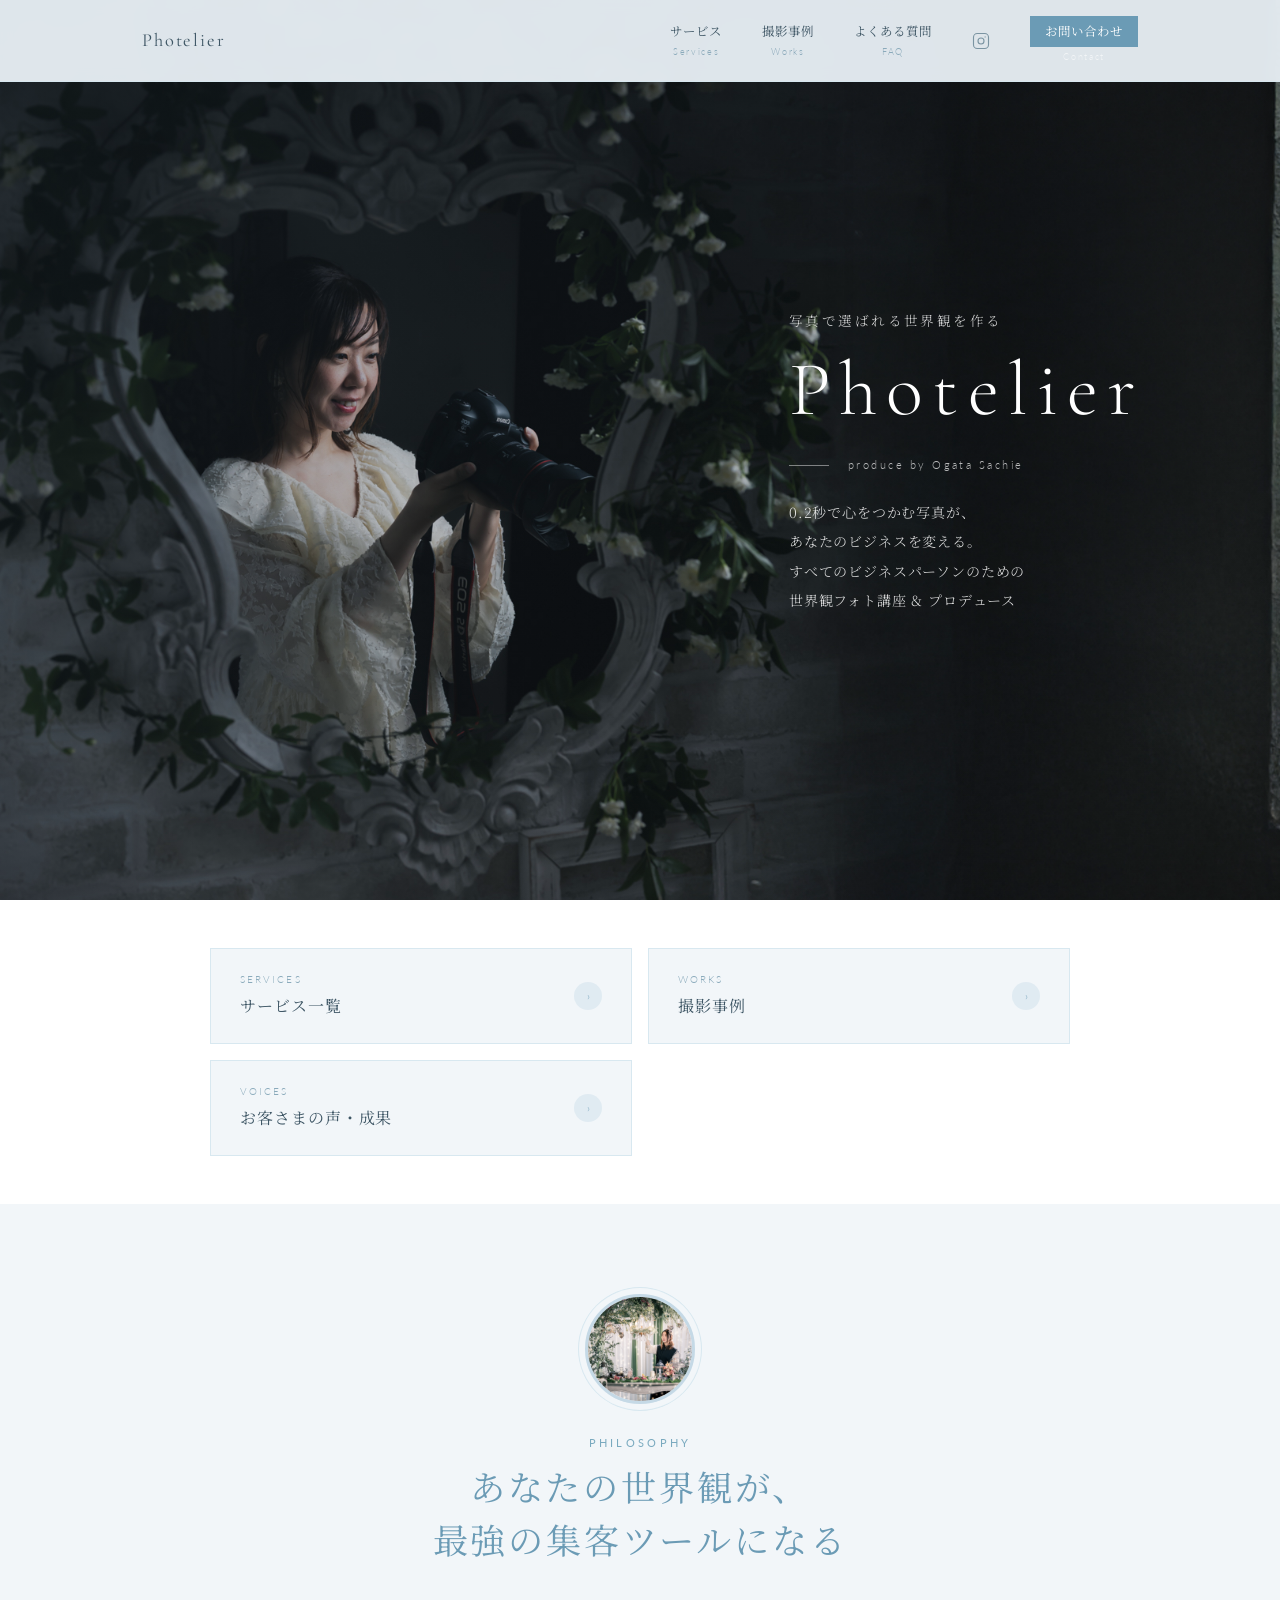
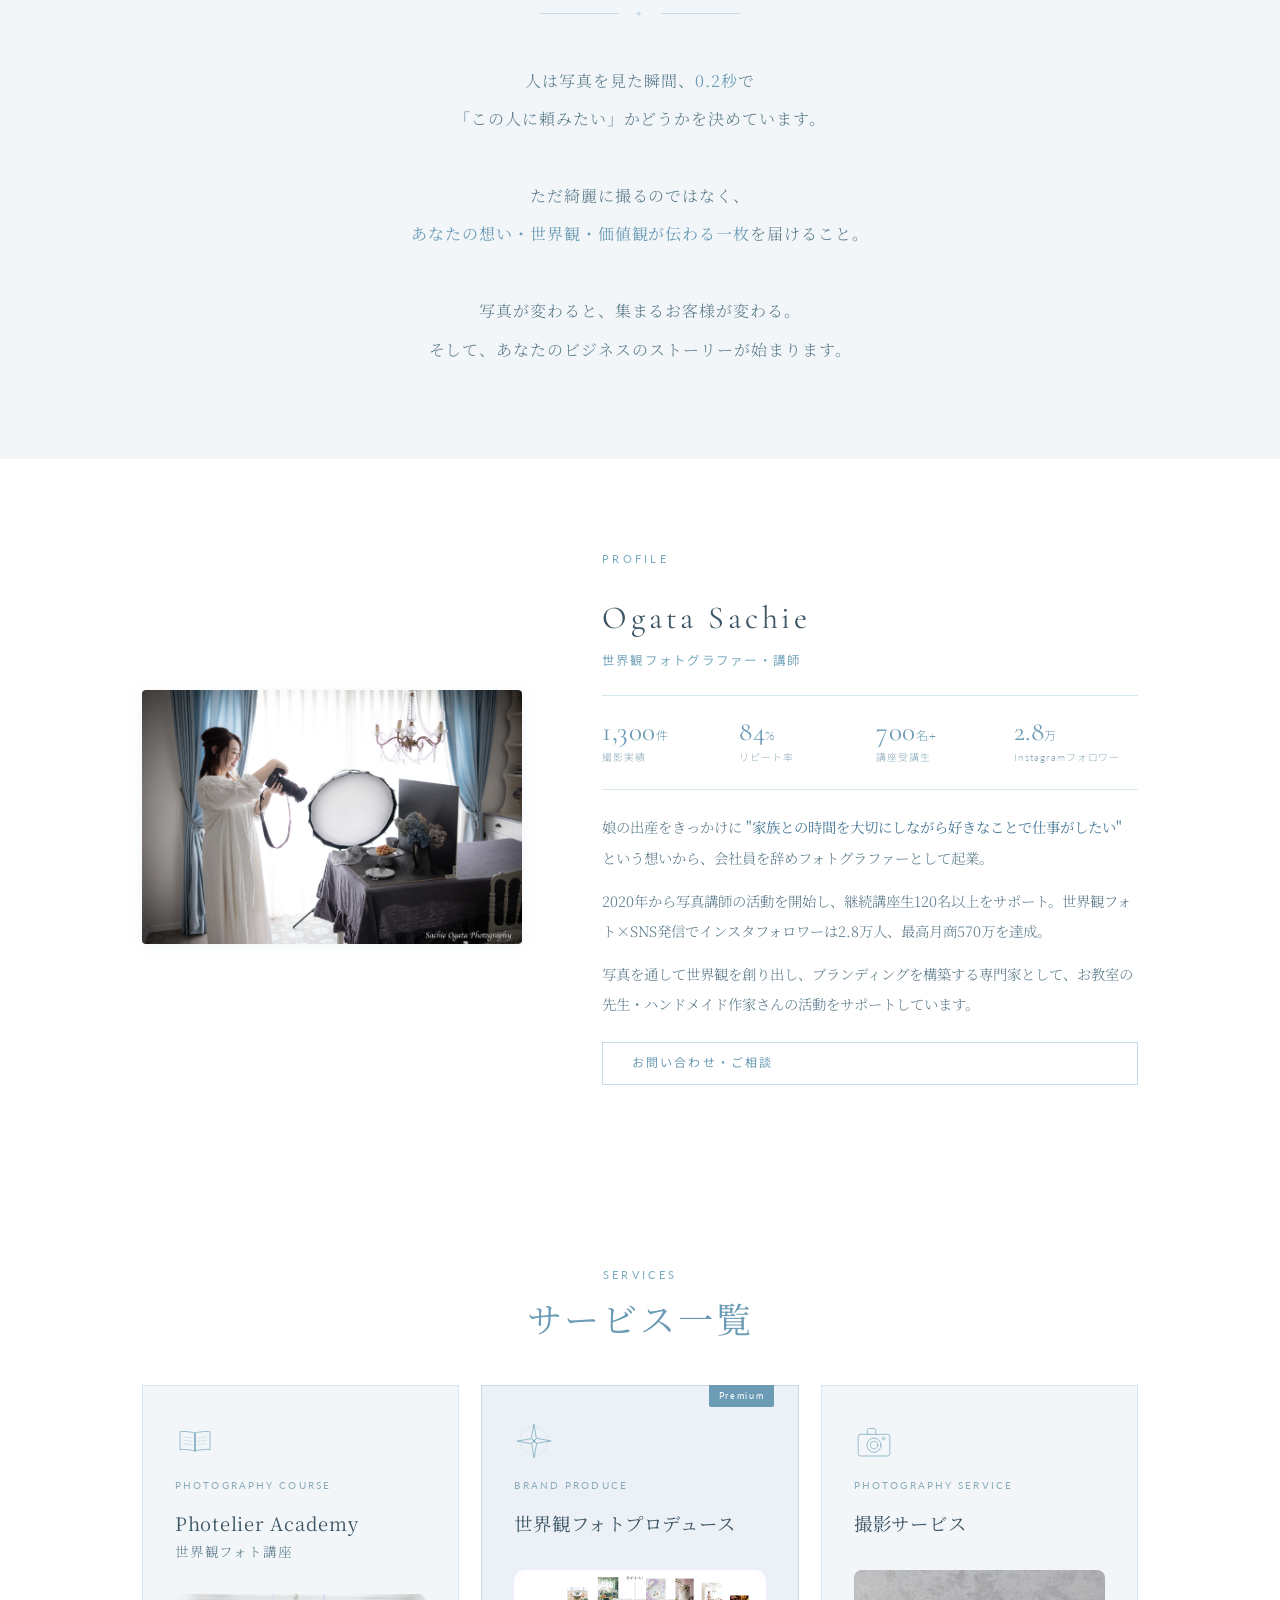
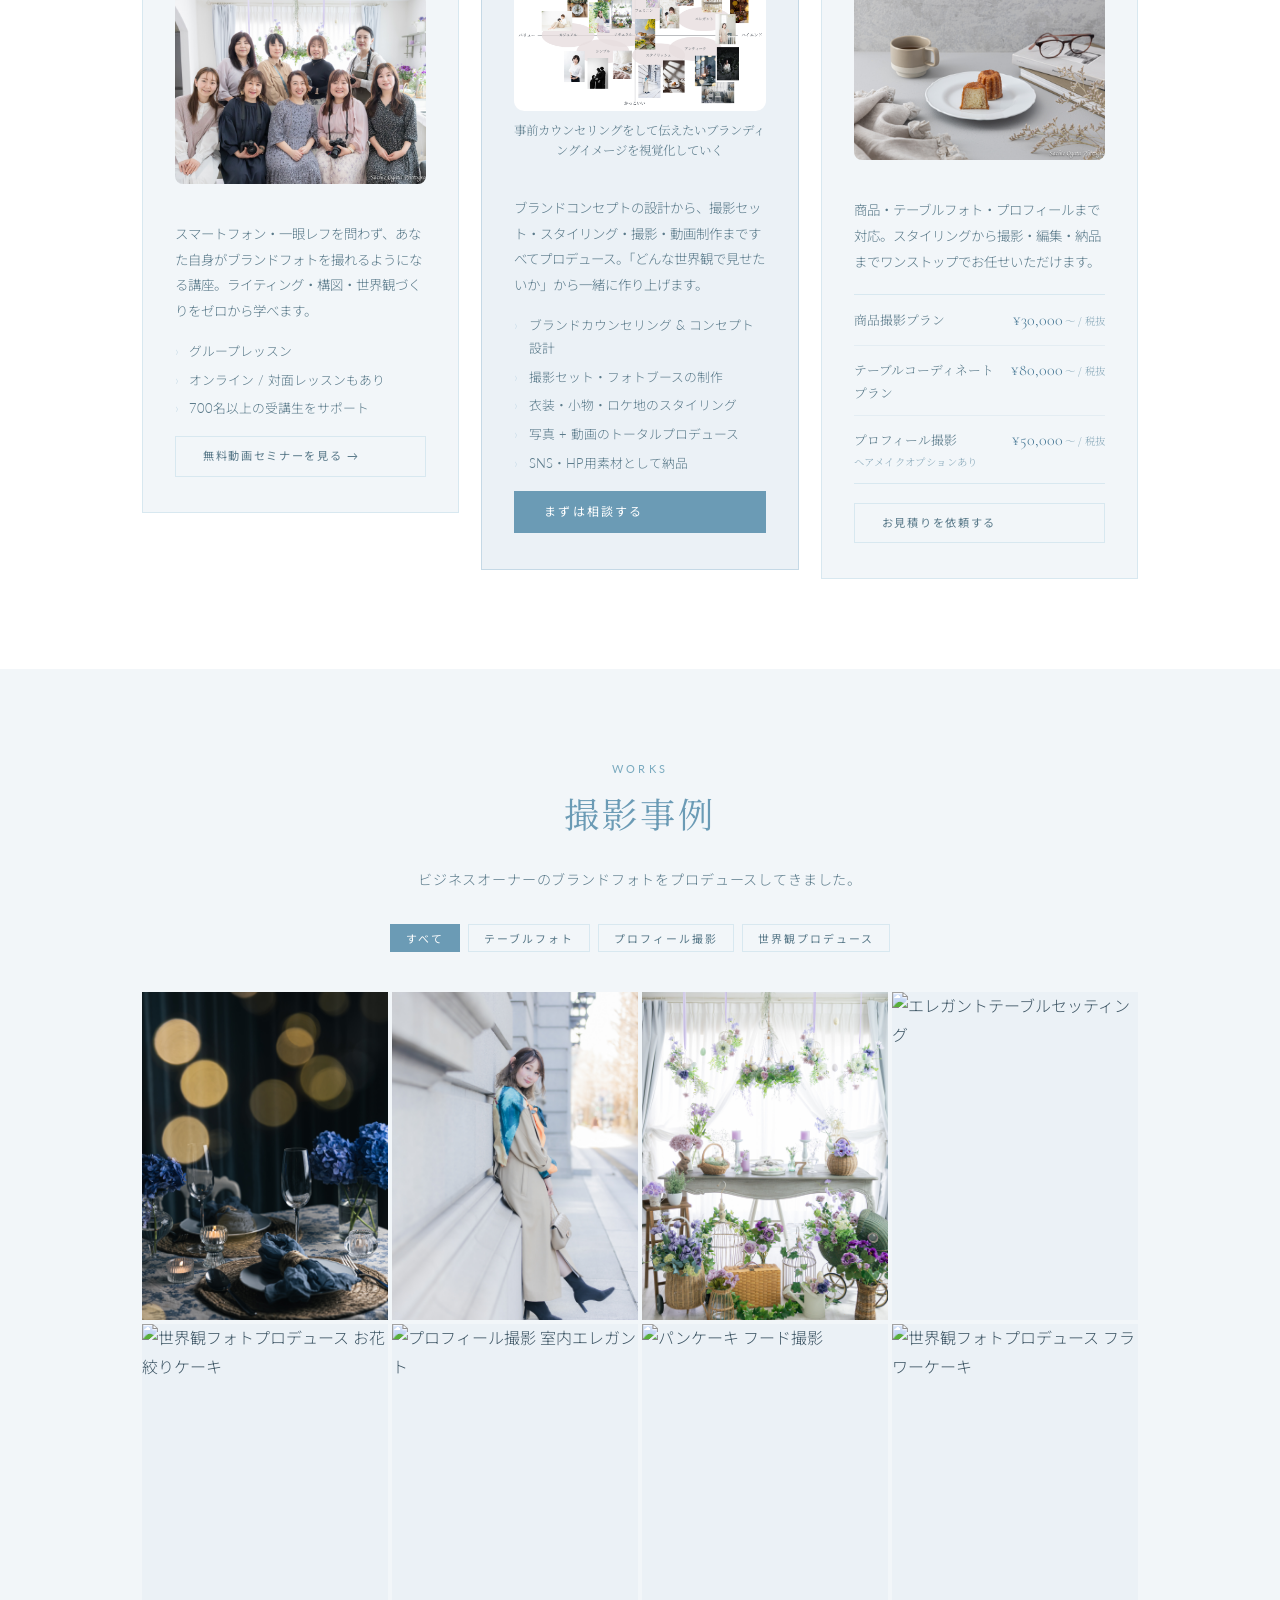
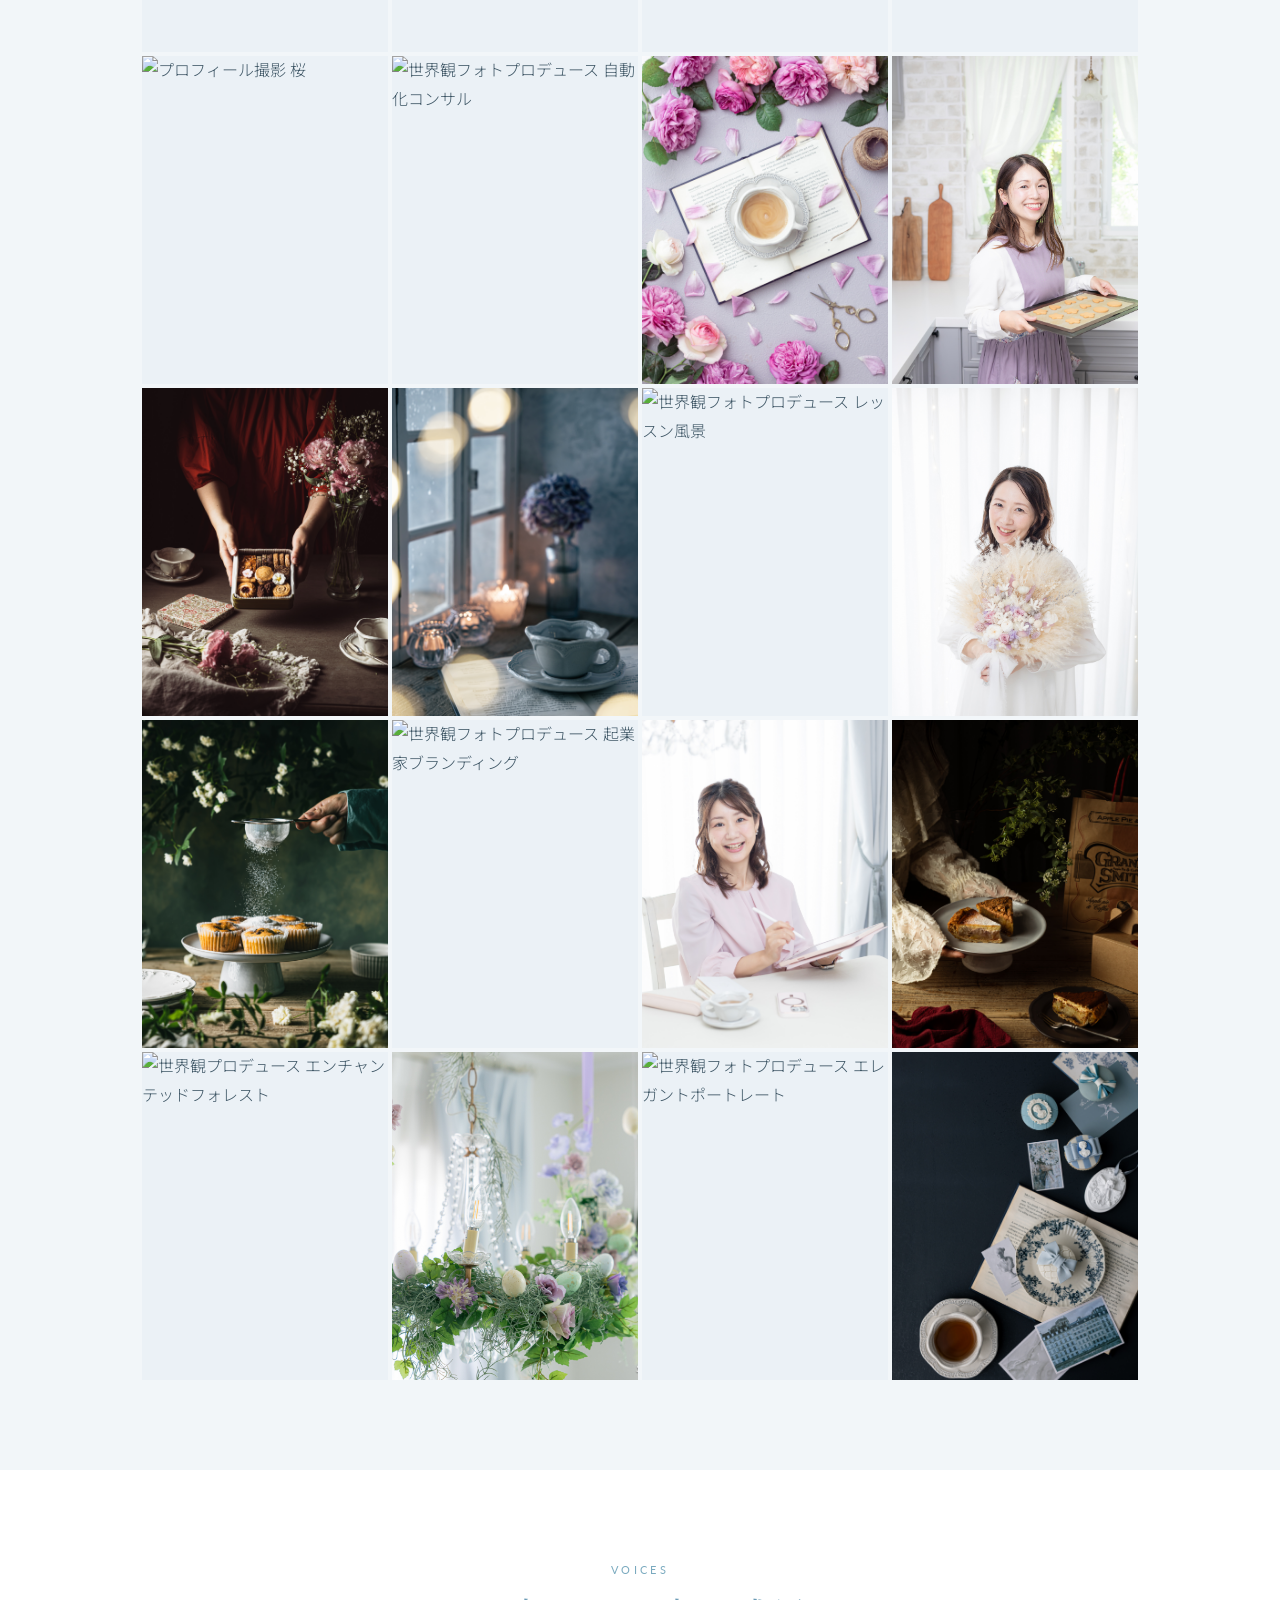
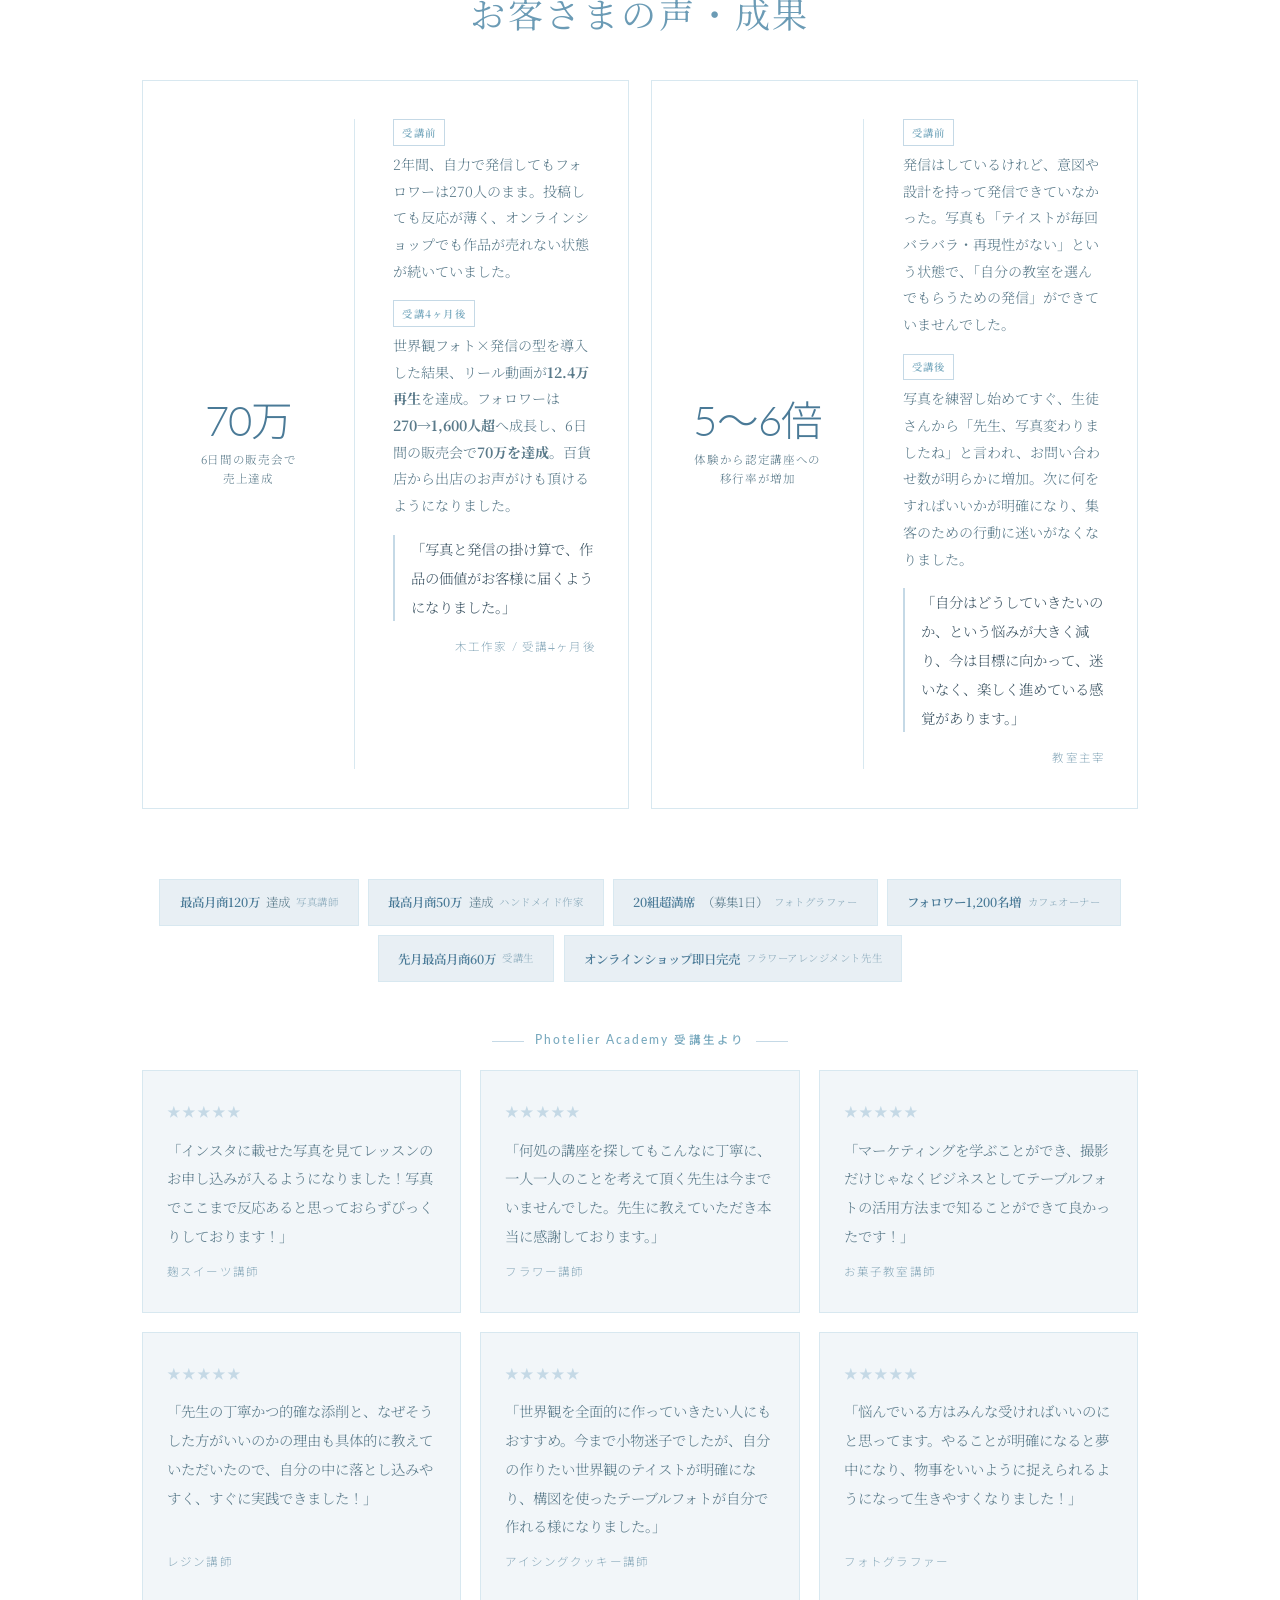
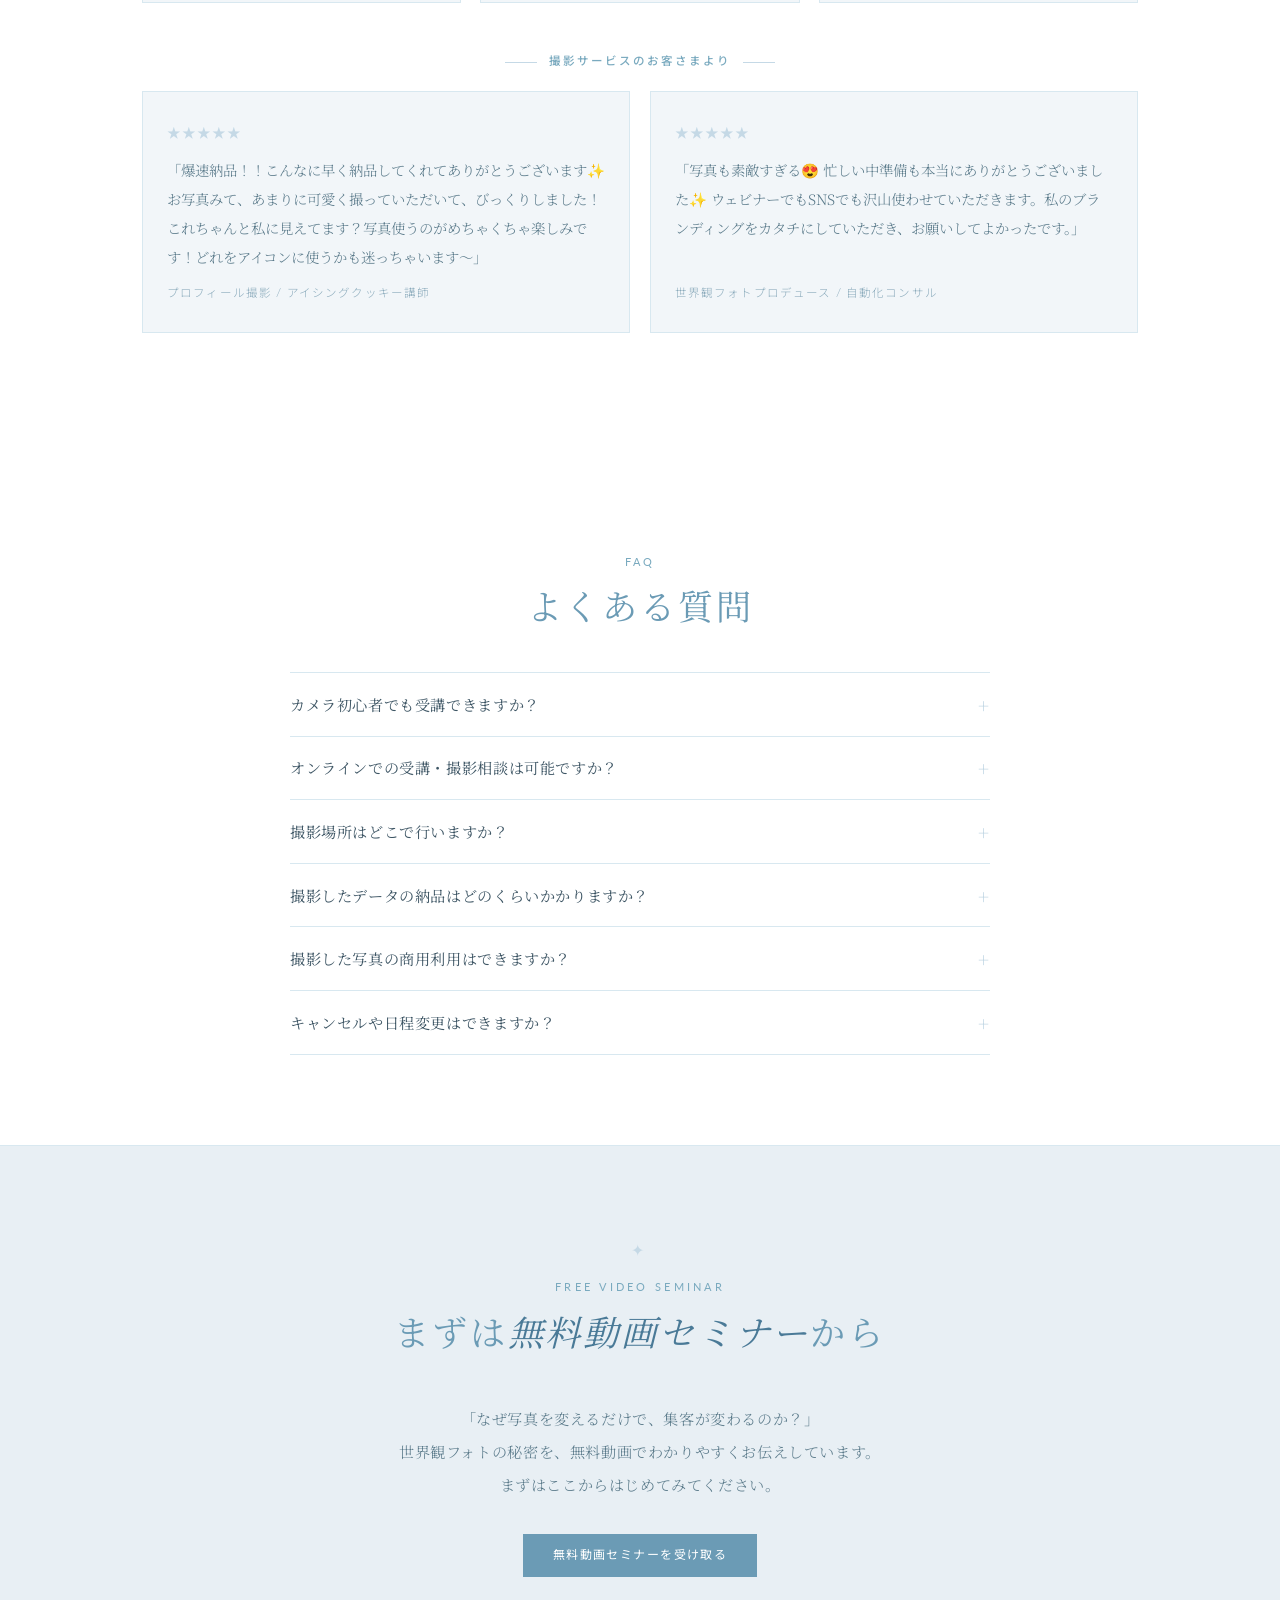
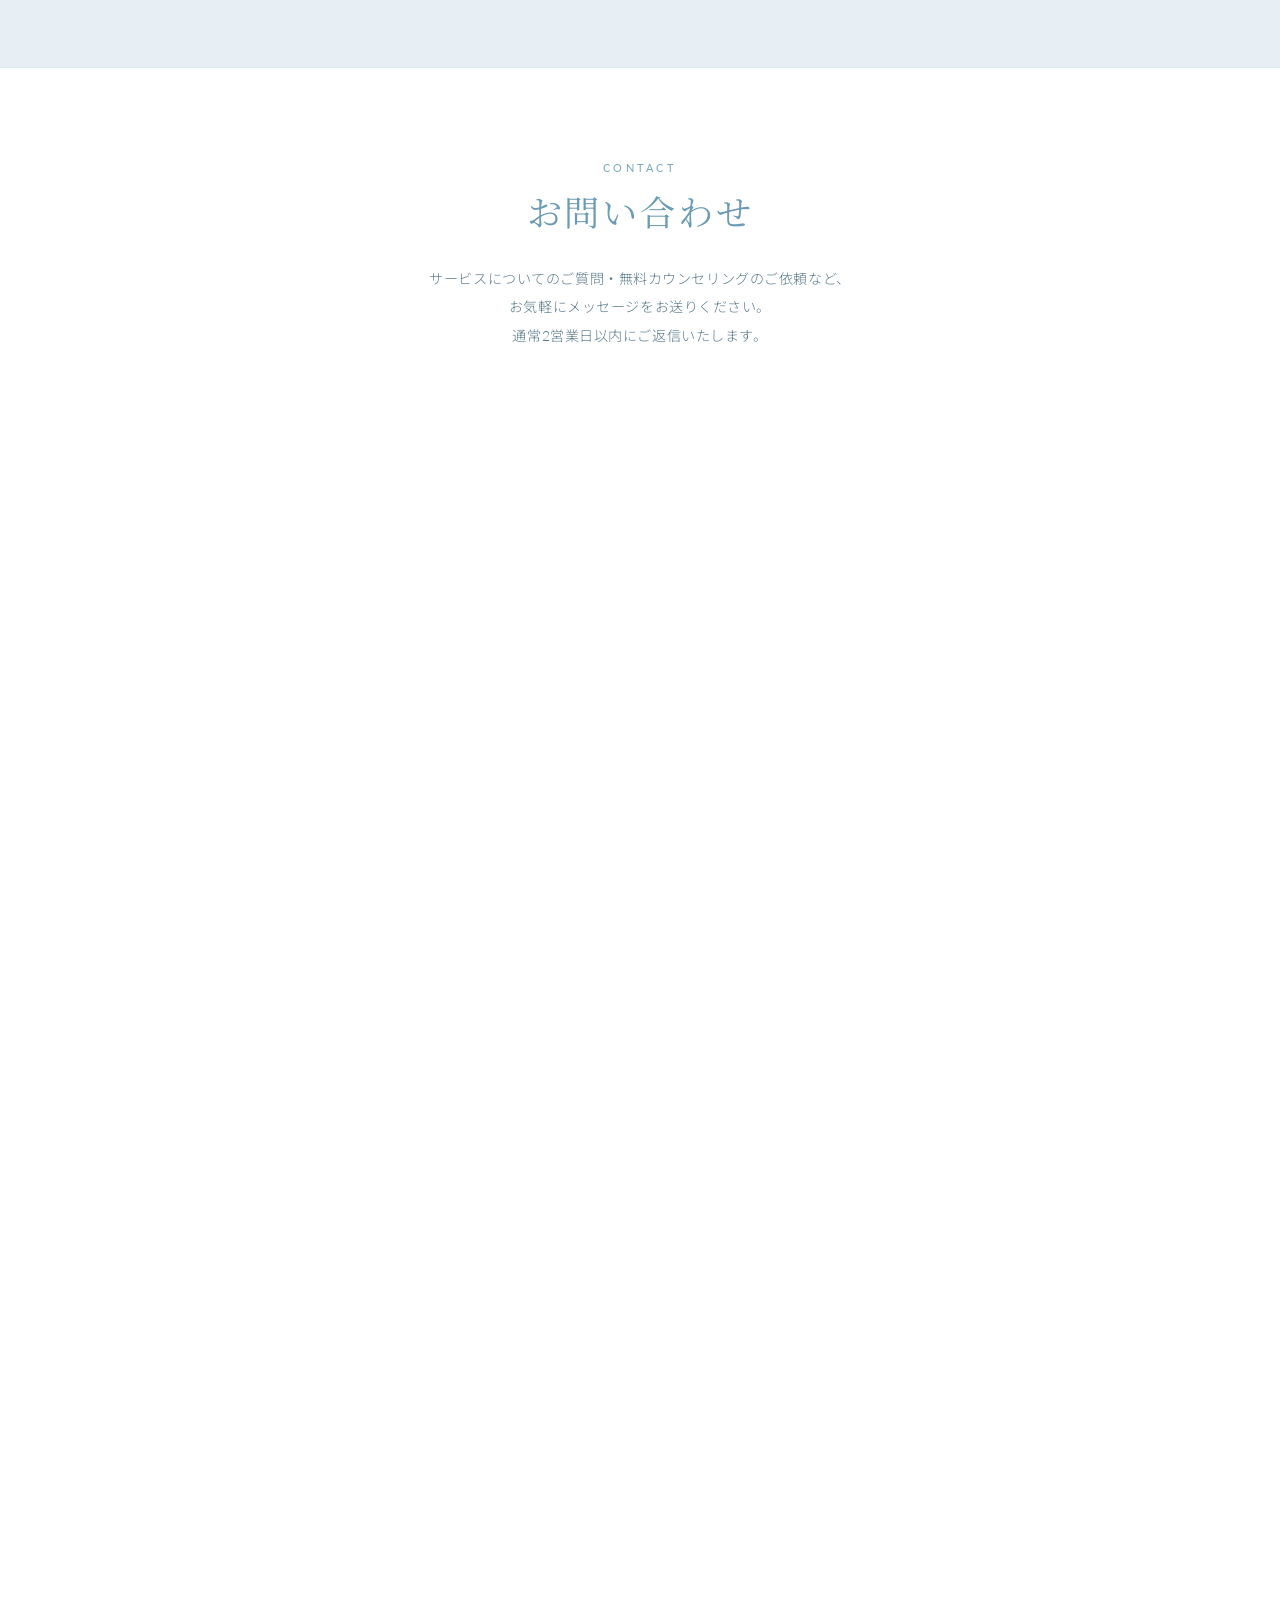
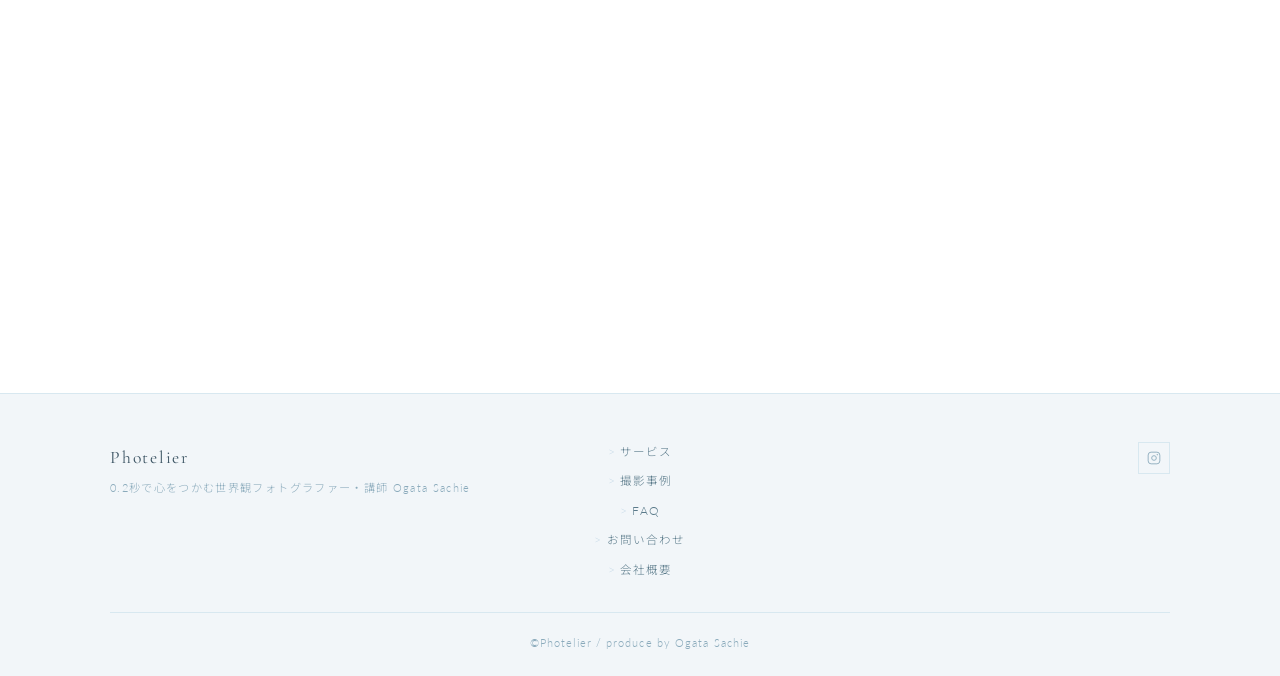
==== commit db913834: "Add company overview page" ====
--- a/index.html
+++ b/index.html
@@ -750,6 +750,7 @@
         <a href="#works">撮影事例</a>
         <a href="#faq">FAQ</a>
         <a href="#contact">お問い合わせ</a>
+        <a href="about.html">会社概要</a>
       </nav>
       <div class="footer__social">
         <a href="https://www.instagram.com/photostudio_fairytale/" target="_blank" rel="noopener" aria-label="Instagram">
--- a/style.css
+++ b/style.css
@@ -1300,8 +1300,8 @@
    Responsive
    ===================================================== */
 @media (max-width: 960px) {
-  .hero { justify-content: center; }
-  .hero__content { padding: 2rem 1.5rem; text-align: center; max-width: 100%; }
+  .hero { justify-content: flex-start; background-position: 42% top; }
+  .hero__content { padding: 5rem 1.5rem 2rem; text-align: center; max-width: 100%; }
   .hero__rule { justify-content: center; }
   .hero__buttons { justify-content: center; }
   .services__grid { grid-template-columns: 1fr; max-width: 560px; margin: 0 auto; }
